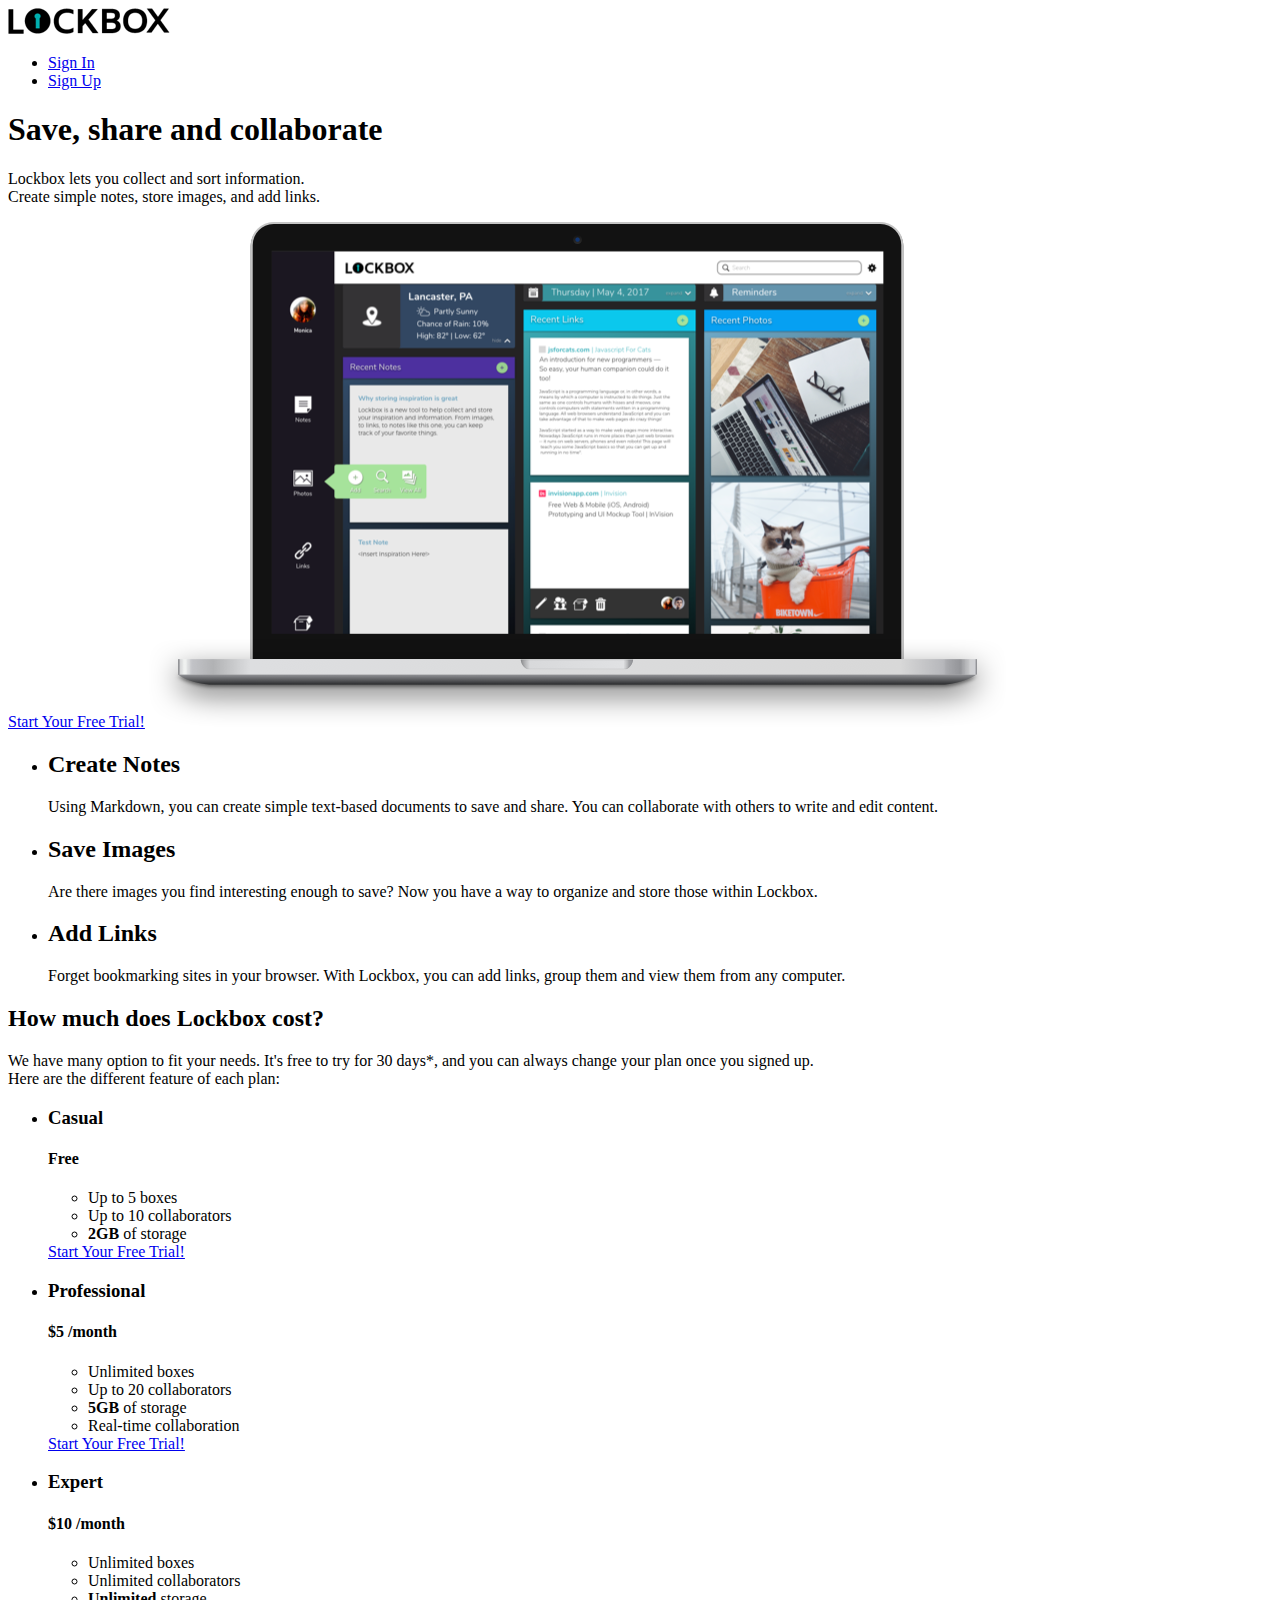
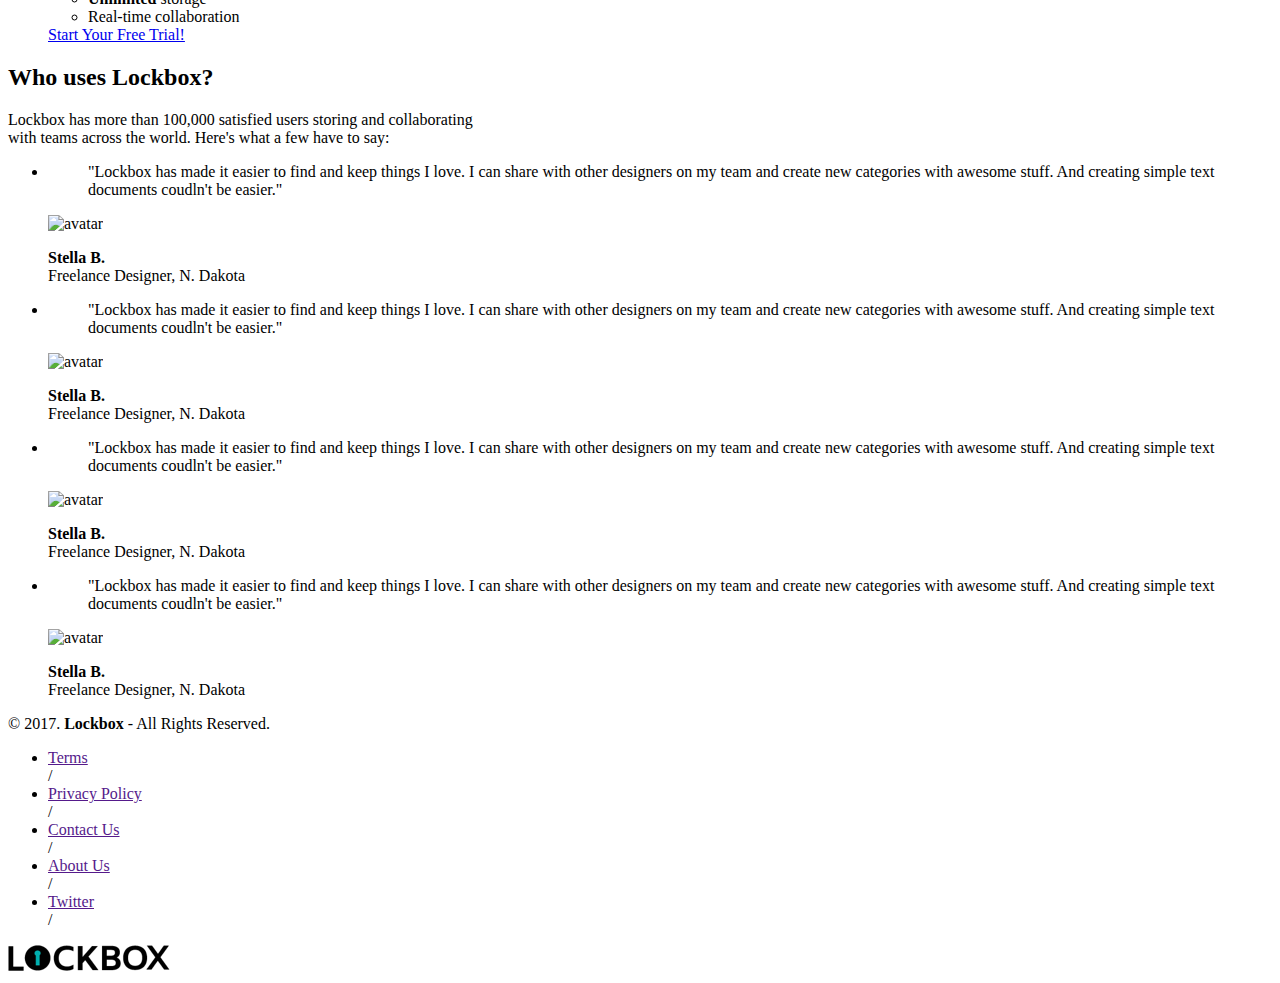
==== index.html @ f3854de4 "Checkpoint 27 completed" ====
<!DOCTYPE html>
<html lang="en-us">
<head>
  <meta http-equiv="X-UA-Compatible" content="IE=Edge">
  <meta name="viewport" content="width=device-width, initial-scale1">
  <meta charset="UTF-8">
  <title>Save, share and collaborate | Lockbox</title>

  <!-- Google Fonts -->
  <link href="https://fonts.googleapis.com/css?family=Lato|Varela+Round" rel="stylesheet">

</head>
<body>
  <header>
    <nav class="container">
      <div class="one-half">
        <a href="index.html" class="site-logo"></a><img src="images/site-logo.png" alt="Lockbox"  /></a>
        <div class="one-half">
          <ul>
            <li><a href="signin.html">Sign In</a></li>
              <li class="btn-outline"><a href="signup.html">Sign Up</a></li>
          </ul>
        </div>
      </div>
    </nav>
    <div class="container hero">
      <h1>Save, share and collaborate</h1>
      <p>Lockbox lets you collect and sort information.<br />Create simple notes, store images, and add links.</p>
      <a href="signup.html" class="btn">Start Your Free Trial!</a>
      <img src="images/mac-dashboard.png" alt="lockbox" />
    </div>
  </header>
<main role="main">

  <!--Benefits -->
  <section class="benefits">
    <ul class="container">
      <li class="one-third"><h2>Create Notes</h2><p>Using Markdown, you can create simple text-based documents to save and share. You can collaborate with others to write and edit content.</p></li>
      <li class="one-third"><h2>Save Images</h2><p>Are there images you find interesting enough to save? Now you have a way to organize and store those within Lockbox.</p></li>
      <li class="one-third"><h2>Add Links</h2><p>Forget bookmarking sites in your browser. With Lockbox, you can add links, group them and view them from any computer.</p></li>
    </ul>
  </section>

  <!--Pricing -->
  <section class="pricing">
    <div class="container">
      <h2>How much does Lockbox cost?</h2>
      <p>We have many option to fit your needs. It's free to try for 30 days*, and you can always change your plan once you signed up. <br />
        Here are the different feature of each plan:
      </p>
    </div>
    <ul class="container">
      <li class="one-third">
       <div class="box">
        <h3>Casual</h3>
        <h4>Free</h4>
        <ul>
          <li>Up to 5 boxes</li>
          <li>Up to 10 collaborators</li>
          <li><strong>2GB</strong> of storage</li>
        </ul>
        <a href="signup.html" class="btn">Start Your Free Trial!</a>
       </div>
      </li>
      <li class="one-third">
       <div class="box">
        <h3>Professional</h3>
        <h4><span>$</span>5 <span class="month">/month</span></h4>
        <ul>
          <li>Unlimited boxes</li>
          <li>Up to 20 collaborators</li>
          <li><strong>5GB</strong> of storage</li>
          <li>Real-time collaboration</li>
        </ul>
        <a href="signup.html" class="btn">Start Your Free Trial!</a>
       </div>
      </li>
      <li class="one-third">
       <div class="box">
        <h3>Expert</h3>
        <h4><span>$</span>10 <span class="month">/month</span></h4>
        <ul>
          <li>Unlimited boxes</li>
          <li>Unlimited collaborators</li>
          <li><strong>Unlimited</strong> storage</li>
          <li>Real-time collaboration</li>
        </ul>
        <a href="signup.html" class="btn">Start Your Free Trial!</a>
       </div>
      </li>
    </ul>
  </section>

  <!-- Testimonials -->
  <section class="testimonials">
    <div class= "container">
      <h2>Who uses Lockbox?</h2>
      <p>Lockbox has more than 100,000 satisfied users storing and collaborating<br /> with teams across the world. Here's what a few have to say:</p>
    </div>
    <ul class="container">
      <li class="one-fourth">
        <blockquote>
        "Lockbox has made it easier to find and keep things I love. I can share with other designers on my team and create new categories with awesome stuff. And creating simple text documents coudln't be easier."
        </blockquote>
      <img src="https://s3.amazonaws.com/uifaces/faces/twitter/k/128.jpg" alt="avatar" />
      <p class="name"><Strong>Stella B.</Strong><br />Freelance Designer, N. Dakota</p>
    </li>
      <li class="one-fourth">
        <blockquote>
      "Lockbox has made it easier to find and keep things I love. I can share with other designers on my team and create new categories with awesome stuff. And creating simple text documents coudln't be easier."
        </blockquote>
          <img  src="https://s3.amazonaws.com/uifaces/faces/twitter/k/128.jpg" alt="avatar" />
            <p class="name"><Strong>Stella B.</Strong><br />Freelance Designer, N. Dakota</p>
    </li>
      <li class="one-fourth">
        <blockquote>
    "Lockbox has made it easier to find and keep things I love. I can share with other designers on my team and create new categories with awesome stuff. And creating simple text documents coudln't be easier."
        </blockquote>
          <img src="https://s3.amazonaws.com/uifaces/faces/twitter/k/128.jpg" alt="avatar" />
            <p class="name"><Strong>Stella B.</Strong><br />Freelance Designer, N. Dakota</p>
      </li>
      <li class="one-fourth">
        <blockquote>
  "Lockbox has made it easier to find and keep things I love. I can share with other designers on my team and create new categories with awesome stuff. And creating simple text documents coudln't be easier."
        </blockquote>
          <img src="https://s3.amazonaws.com/uifaces/faces/twitter/k/128.jpg" alt="avatar" />
            <p class="name"><Strong>Stella B.</Strong><br />Freelance Designer, N. Dakota</p>
        </li>
    </ul>

  </section>
</main>

<!-- Footer -->
<footer>
  <div class="container footer-nav-block">
    <div class="left-footer-block one-third">
      <p class="copyright-block">&copy; 2017. <strong>Lockbox</strong> - All Rights Reserved.</p>
    </div>
    <nav class="link-block middle-footerblock one-third">
      <ul>
        <li><a href="">Terms</a></li> /
        <li><a href="">Privacy Policy</a></li> /
        <li><a href="">Contact Us</a></li> /
        <li><a href="">About Us</a></li> /
        <li><a href="">Twitter</a></li> /
      </ul>
    </nav>
    <div class="right-footer-block one-third">
      <img class="logo" src="images/site-logo.png" alt="Lockbox" />
    </div>
  </div>
</footer>

</body>
</html>
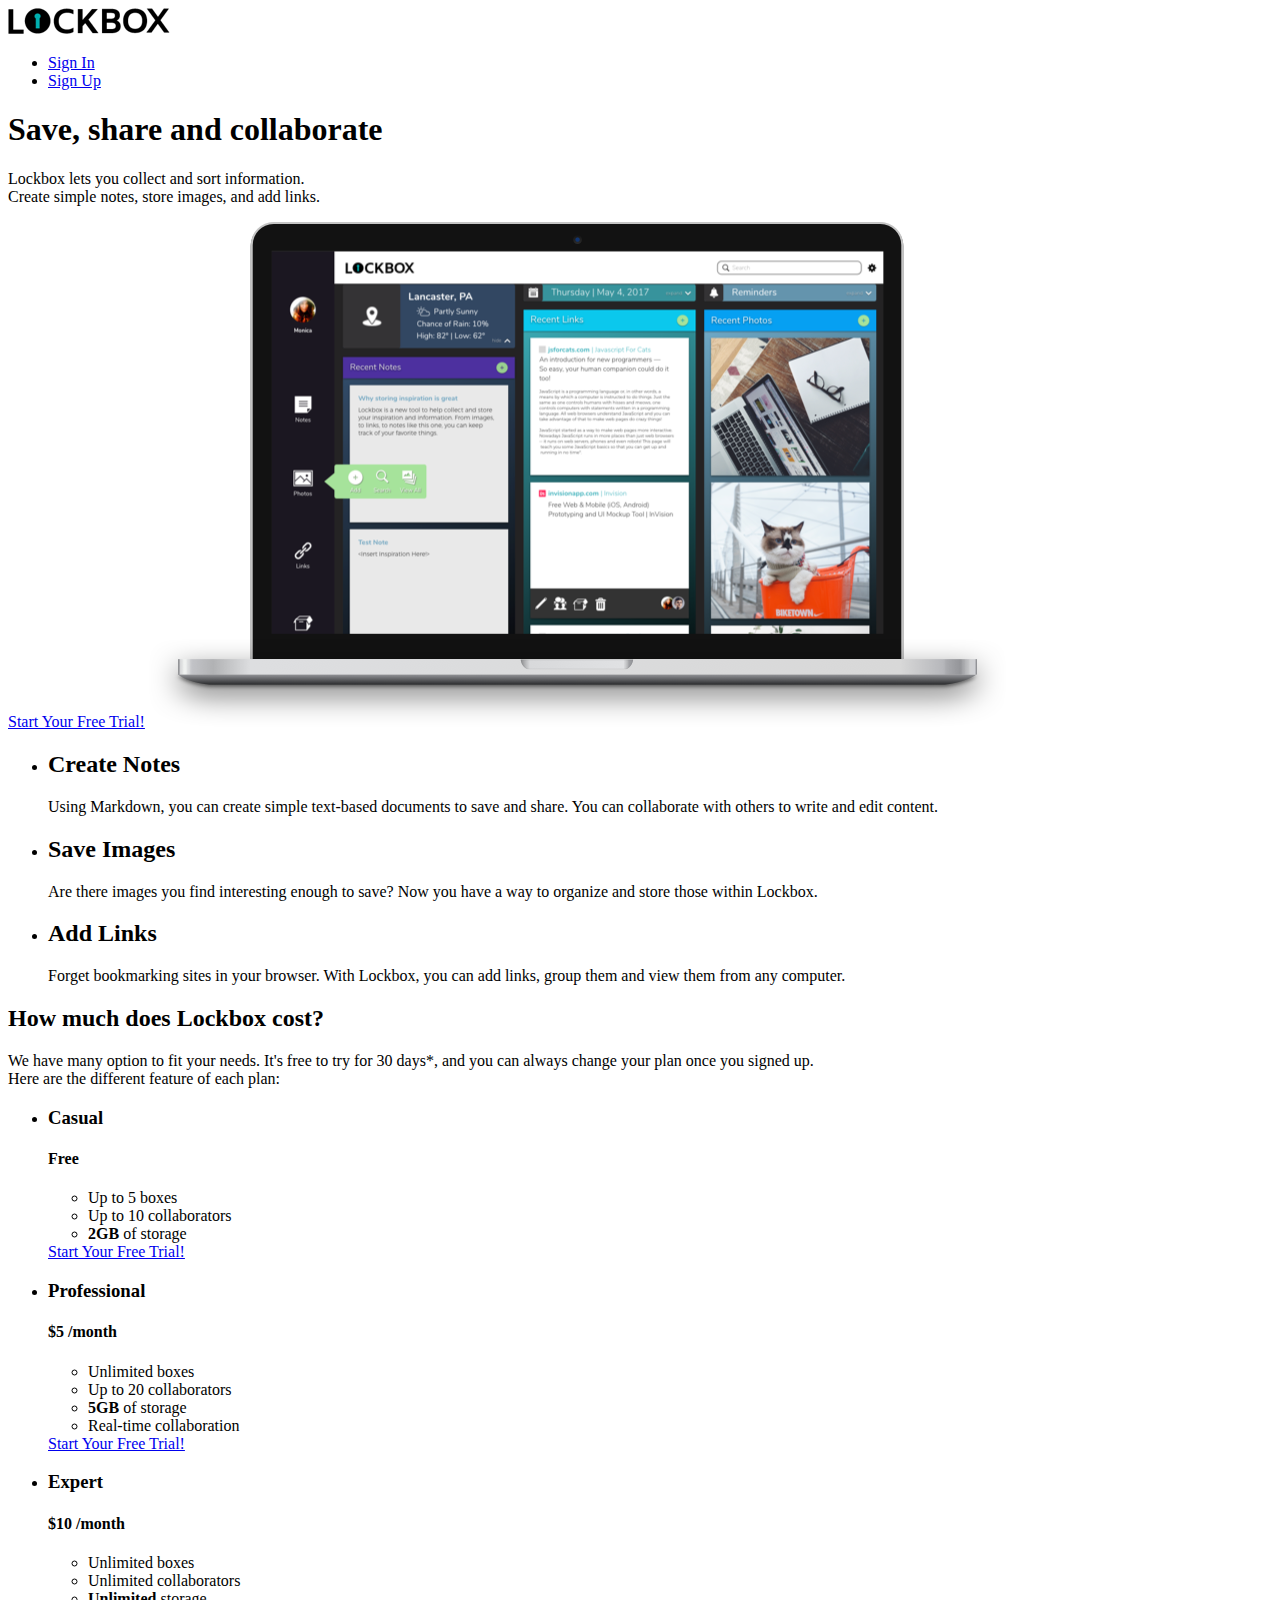
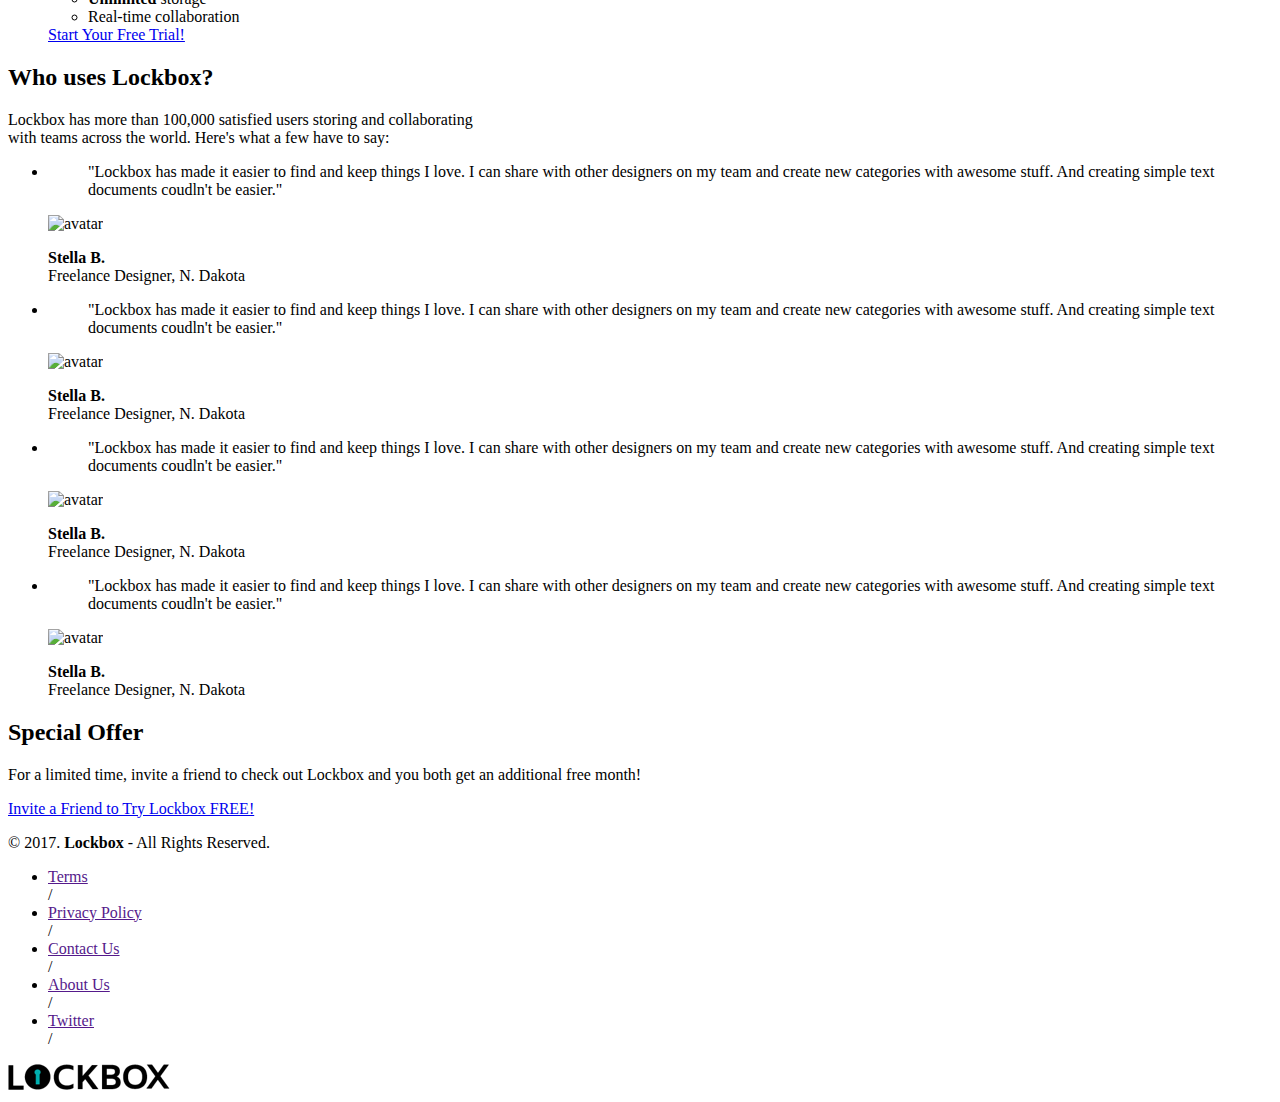
==== commit 53c53e5a: "Homepage HTML completed" ====
--- a/index.html
+++ b/index.html
@@ -129,6 +129,15 @@
     </ul>
 
   </section>
+
+  <!-- Special Offer -->
+  <section class="special offer">
+    <div class="container">
+      <h2>Special Offer</h2>
+      <p>For a limited time, invite a friend to check out Lockbox and you both get an additional free month!</p>
+      <a href="invitefriend.html" class=btn>Invite a Friend to Try Lockbox FREE!</a>
+    </div>
+  </section>
 </main>
 
 <!-- Footer -->
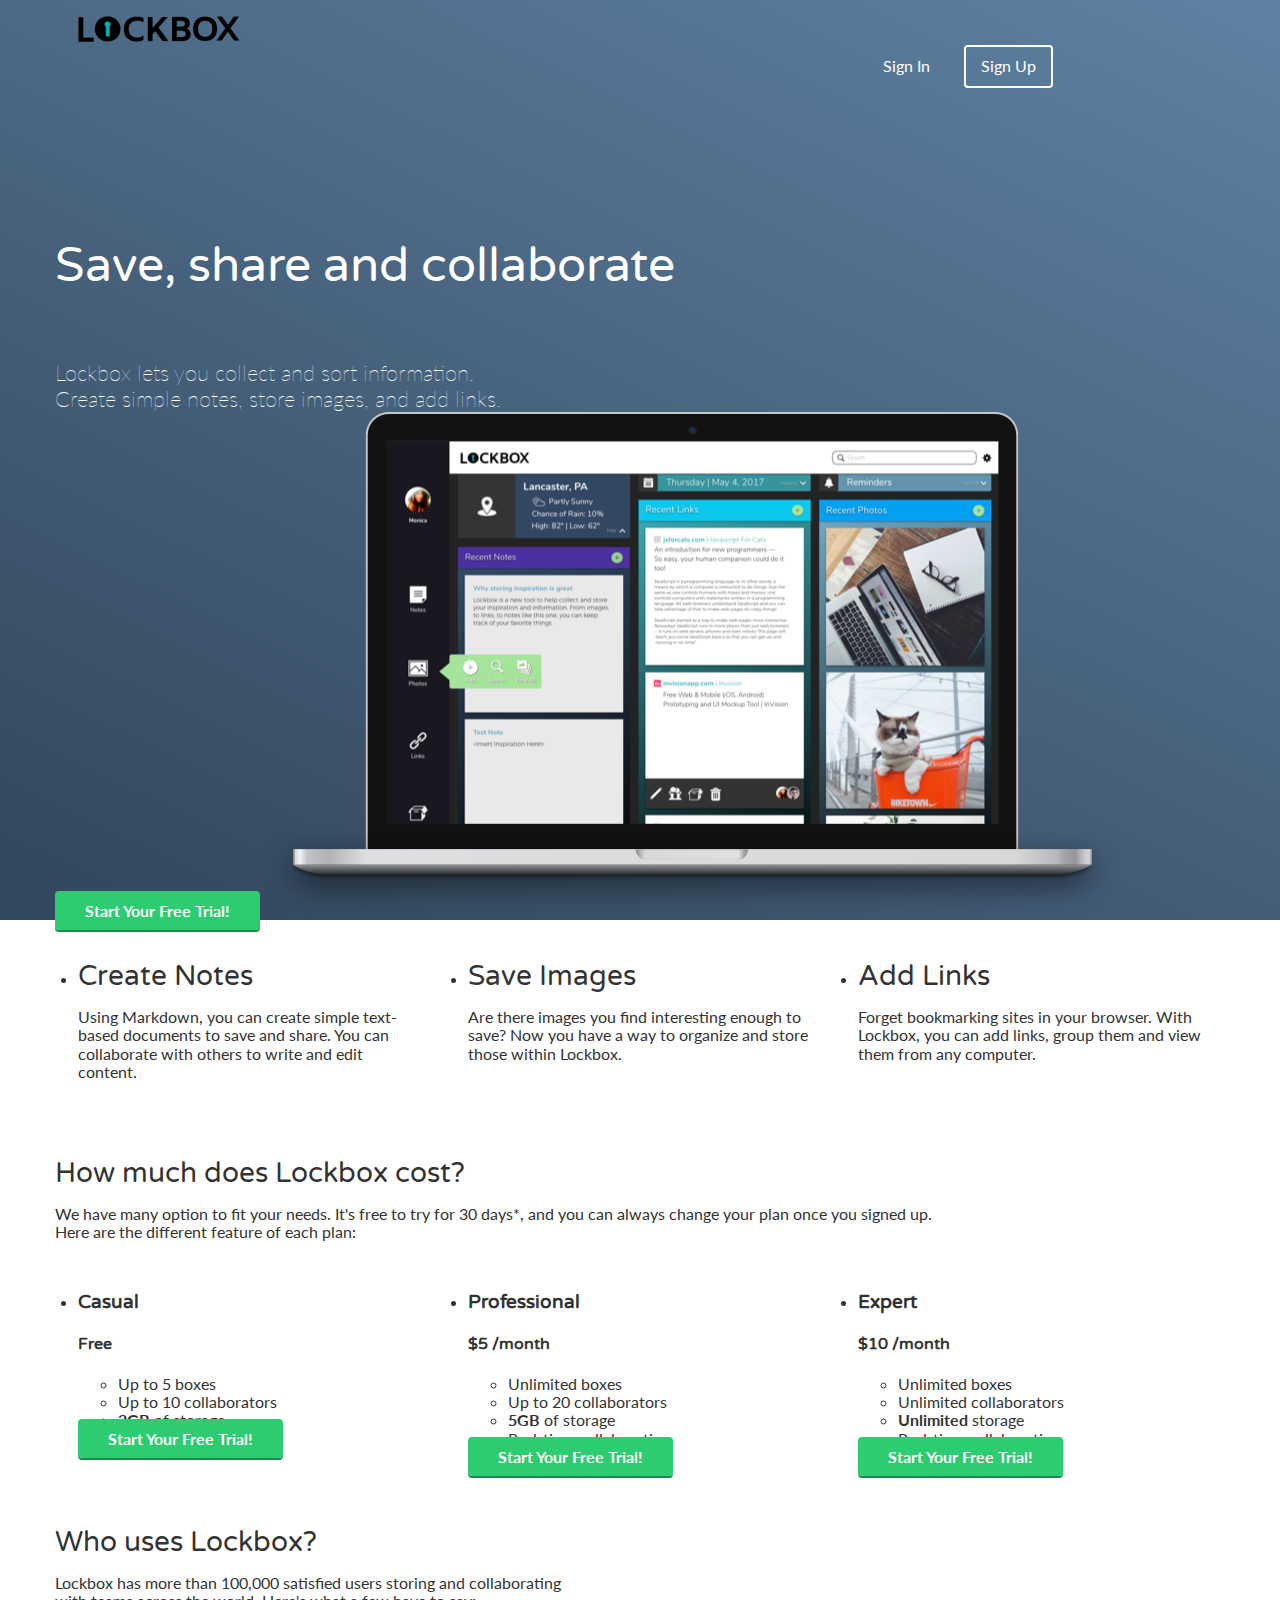
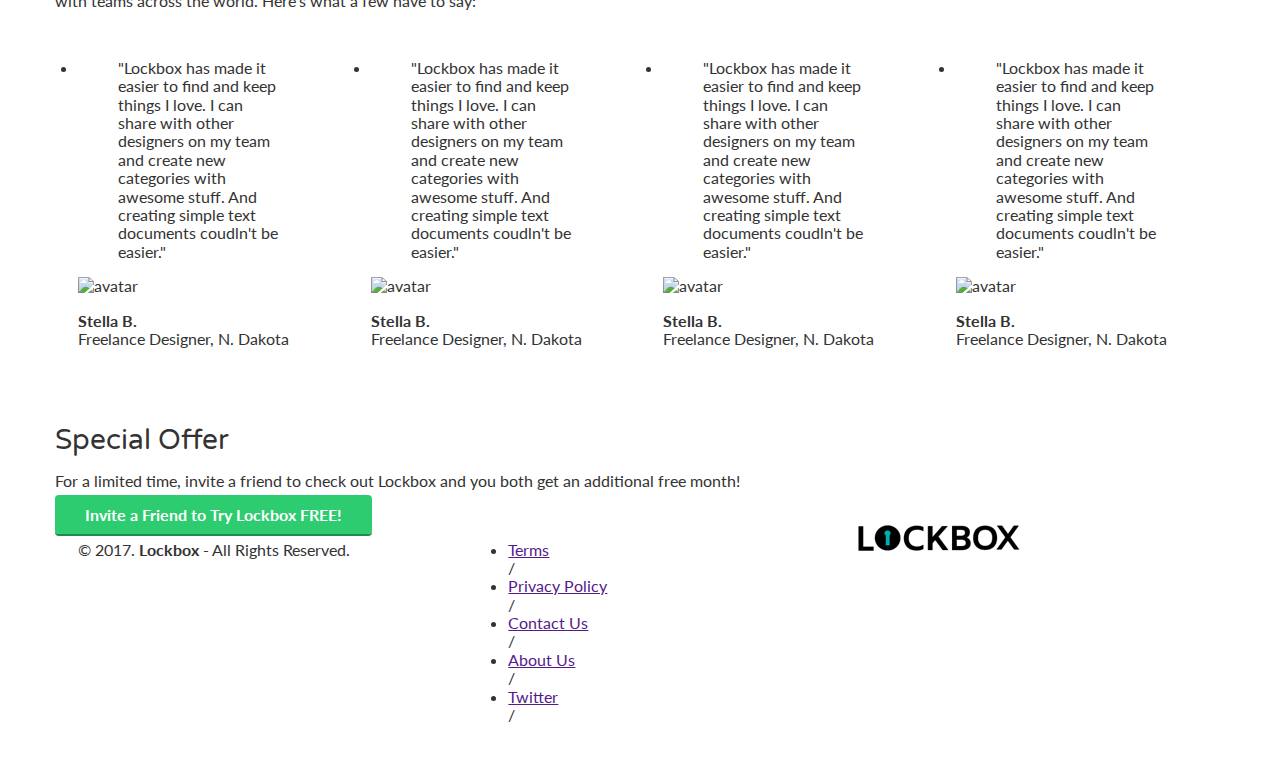
==== commit 18588a72: "update" ====
--- a/index.html
+++ b/index.html
@@ -9,6 +9,11 @@
   <!-- Google Fonts -->
   <link href="https://fonts.googleapis.com/css?family=Lato|Varela+Round" rel="stylesheet">
 
+  <!-- CSS -->
+  <link rel="stylesheet" href="css/normalize.css">
+  <link rel="stylesheet" href="css/style.css">
+  <link rel="stylesheet" href="css/font-awesome.css">
+  <link rel="stylesheet" href="css/animate.css"
 </head>
 <body>
   <header>
@@ -24,7 +29,7 @@
       </div>
     </nav>
     <div class="container hero">
-      <h1>Save, share and collaborate</h1>
+      <h1 class="animated fadeIn">Save, share and collaborate</h1>
       <p>Lockbox lets you collect and sort information.<br />Create simple notes, store images, and add links.</p>
       <a href="signup.html" class="btn">Start Your Free Trial!</a>
       <img src="images/mac-dashboard.png" alt="lockbox" />
--- a/css/style.css
+++ b/css/style.css
@@ -0,0 +1,131 @@
+html, body {
+  overflow-x:hidden;
+}
+body {
+  font-family: "Lato", Helvetica, Arial, sans-serif;
+  color: #333333;
+}
+h1, h2, h3, h4, h5, h6 {
+  font-family: "Varela Round", Helvetica, Arial, sans-serif;
+}
+h2 {
+  font-size: 28px;
+  font-weight: normal;
+  margin-bottom: 5px;
+}
+p {
+  font-size: 16px;
+  line-height: 19px
+  font-weight: 100;
+}
+
+/* GRID */
+.container {
+  margin-right: auto;
+  margin-left: auto;
+  padding-left: 15px;
+  padding-right: 15px;
+  position: relative;
+}
+.container:before,
+.container:after {
+  content: " ";
+  display: table;
+}
+.container:after {
+  clear: both;
+}
+.one-half, .one-third, .one-fourth {
+  width: 96%;
+  float: left;
+  position: relative;
+  min-height: 1px;
+  margin:0 2% 20px;
+}
+
+@media (min-width: 768px) {
+  .container {
+    width: 750px;
+  }
+}
+@media (min-width: 992px) {
+  .container {
+    width: 970px;
+  }
+  .one-half {
+    width: 970px;
+  }
+  .one-third {
+    width: 29.33333%;
+  }
+  .one-fourth {
+    width: 21%;
+  }
+}
+@media (min-width: 1200px) {
+  .container {
+    width: 1170px;
+  }
+}
+/* HEADER */
+header {
+  color:#FFFFFF;
+  background: #34495E;
+  background-image: linear-gradient(206deg, #5f81a3 0%, #34495E 94%);
+}
+header nav {
+  padding:1em 0;
+}
+header nav ul {
+  display: inline;
+  text-align; right;
+  float: right;
+  margin: 0;
+}
+header nav ul > li {
+  list-style-type: none;
+  display: inline-block;
+  margin: 0 15px;
+}
+header nav ul > li.btn-outline {
+  padding: 10px 15px;
+  border: 2px solid #FFFFFF;
+  border-radius: 4px;
+}
+header nav ul > li.btn-outline: hover {
+  background: #FFFFFF;
+}
+header nav ul > li > a {
+  color: #FFFFFF;
+  text-decoration: none;
+}
+header nav ul > li.btn-outline:hover > a {
+  color: #34495E;
+}
+header.hero {
+  text-align: center;
+  display: block;
+  position: relative;
+}
+header .hero h1{
+  font-size: 48px;
+  font-weight: normal;
+  margin: 95px 0 0;
+}
+header .hero p {
+  font-size: 22px;
+  line-height: 26px;
+  font-weight: 100;
+  margin: 3em auto 0;
+}
+
+/* BUTTONS */
+.btn {
+  border-radius: 4px;
+  color: #FFFFFF;
+  font-weight: 700;
+  text-decoration: none;
+  padding: 10px 30px;
+  background: #2ECC71;
+  box-shadow: 0px 2px 0px 0px #22894E;
+}
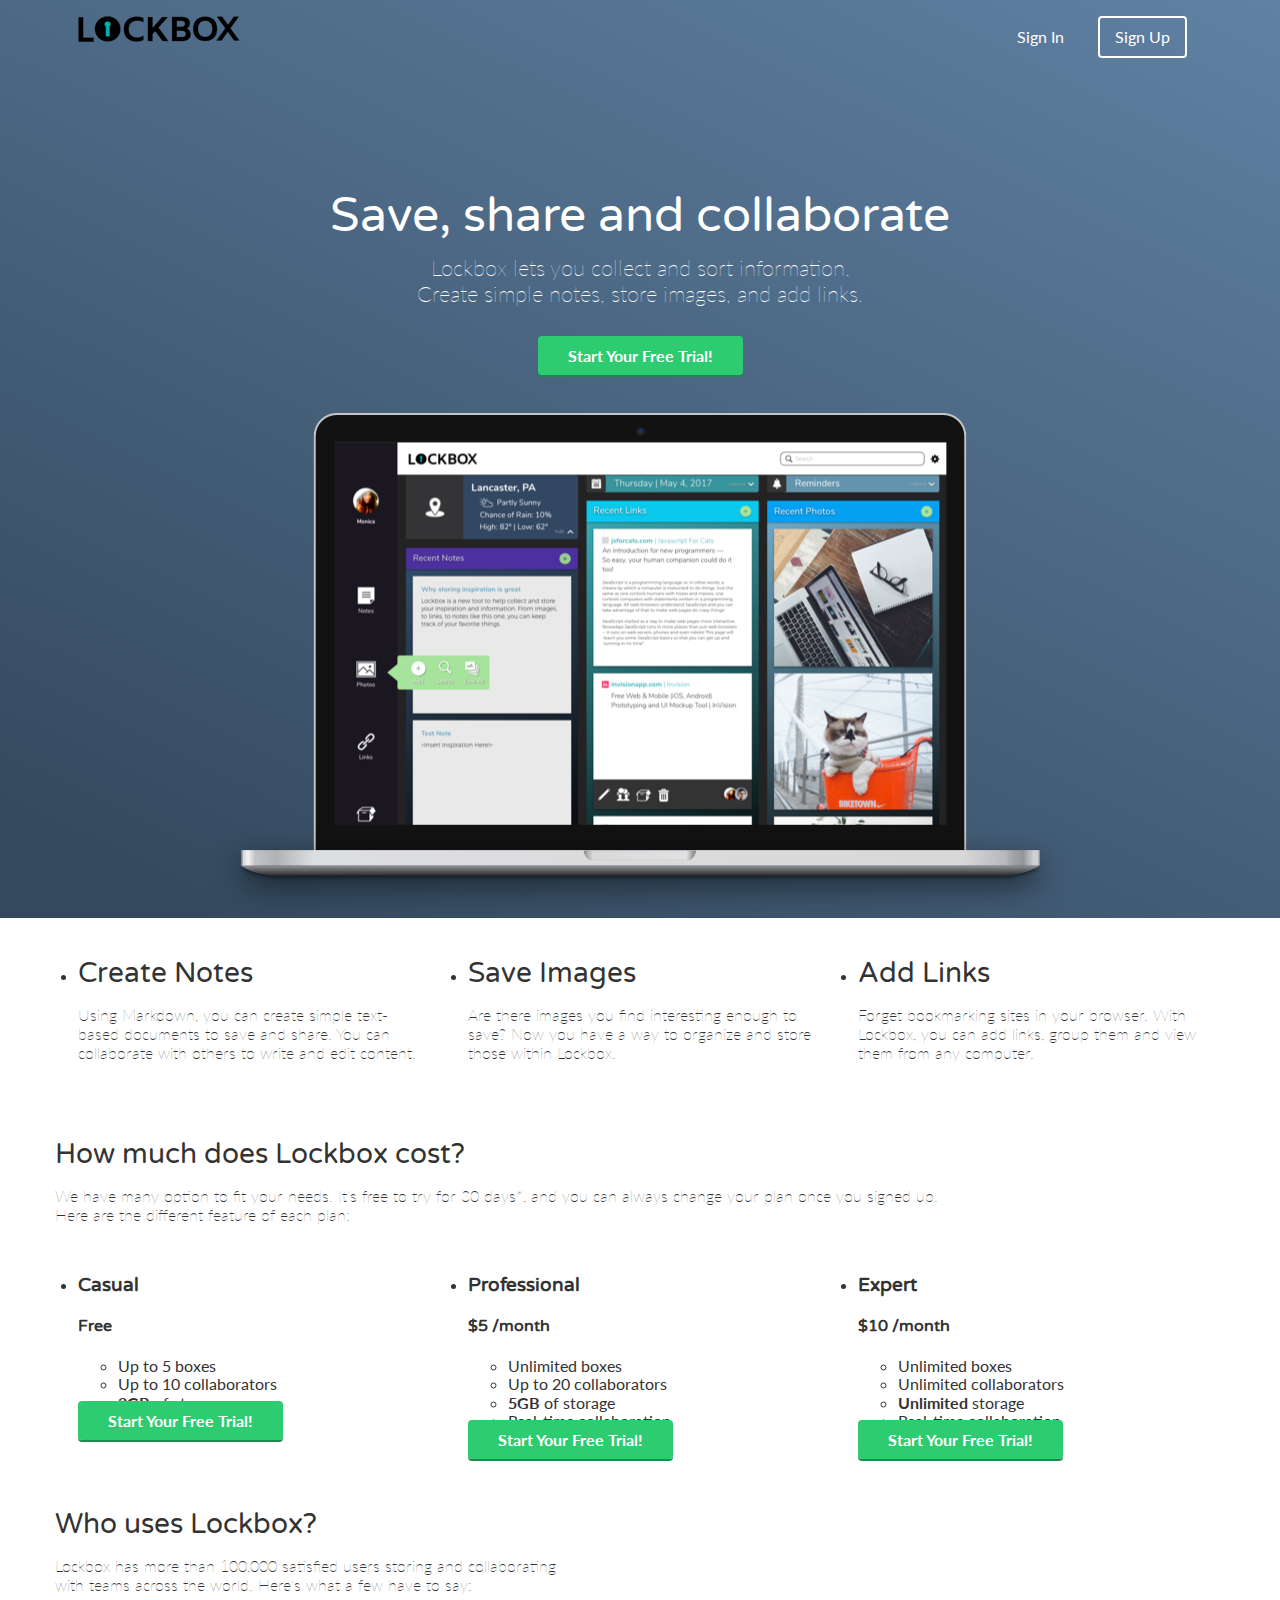
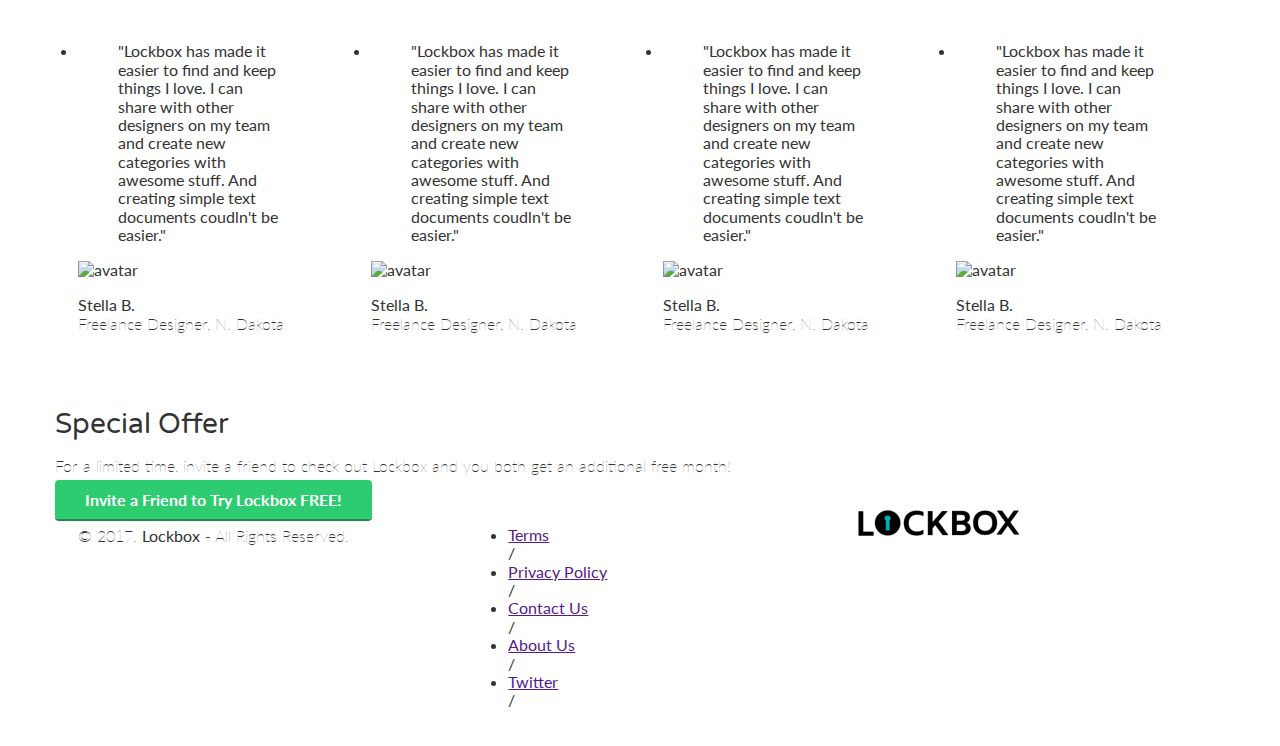
==== commit 5cfce1a8: "Checkpoint 29 completed" ====
--- a/index.html
+++ b/index.html
@@ -2,7 +2,7 @@
 <html lang="en-us">
 <head>
   <meta http-equiv="X-UA-Compatible" content="IE=Edge">
-  <meta name="viewport" content="width=device-width, initial-scale1">
+  <meta name="viewport" content="width=device-width, initial-scale=1">
   <meta charset="UTF-8">
   <title>Save, share and collaborate | Lockbox</title>
 
@@ -19,14 +19,14 @@
   <header>
     <nav class="container">
       <div class="one-half">
-        <a href="index.html" class="site-logo"></a><img src="images/site-logo.png" alt="Lockbox"  /></a>
+        <a href="index.html" class="site-logo"></a><img src="images/site-logo.png" alt="Lockbox">
+      </div>
         <div class="one-half">
           <ul>
             <li><a href="signin.html">Sign In</a></li>
               <li class="btn-outline"><a href="signup.html">Sign Up</a></li>
           </ul>
         </div>
-      </div>
     </nav>
     <div class="container hero">
       <h1 class="animated fadeIn">Save, share and collaborate</h1>
--- a/css/style.css
+++ b/css/style.css
@@ -15,7 +15,7 @@
 }
 p {
   font-size: 16px;
-  line-height: 19px
+  line-height: 19px;
   font-weight: 100;
 }
 
@@ -53,7 +53,7 @@
     width: 970px;
   }
   .one-half {
-    width: 970px;
+    width: 46%;
   }
   .one-third {
     width: 29.33333%;
@@ -102,12 +102,12 @@
 header nav ul > li.btn-outline:hover > a {
   color: #34495E;
 }
-header.hero {
+header .hero {
   text-align: center;
   display: block;
   position: relative;
 }
-header .hero h1{
+header .hero h1 {
   font-size: 48px;
   font-weight: normal;
   margin: 95px 0 0;
@@ -116,6 +116,10 @@
   font-size: 22px;
   line-height: 26px;
   font-weight: 100;
+  margin: 10px 0 40px;
+}
+header .hero img {
+  display: block;
   margin: 3em auto 0;
 }
 
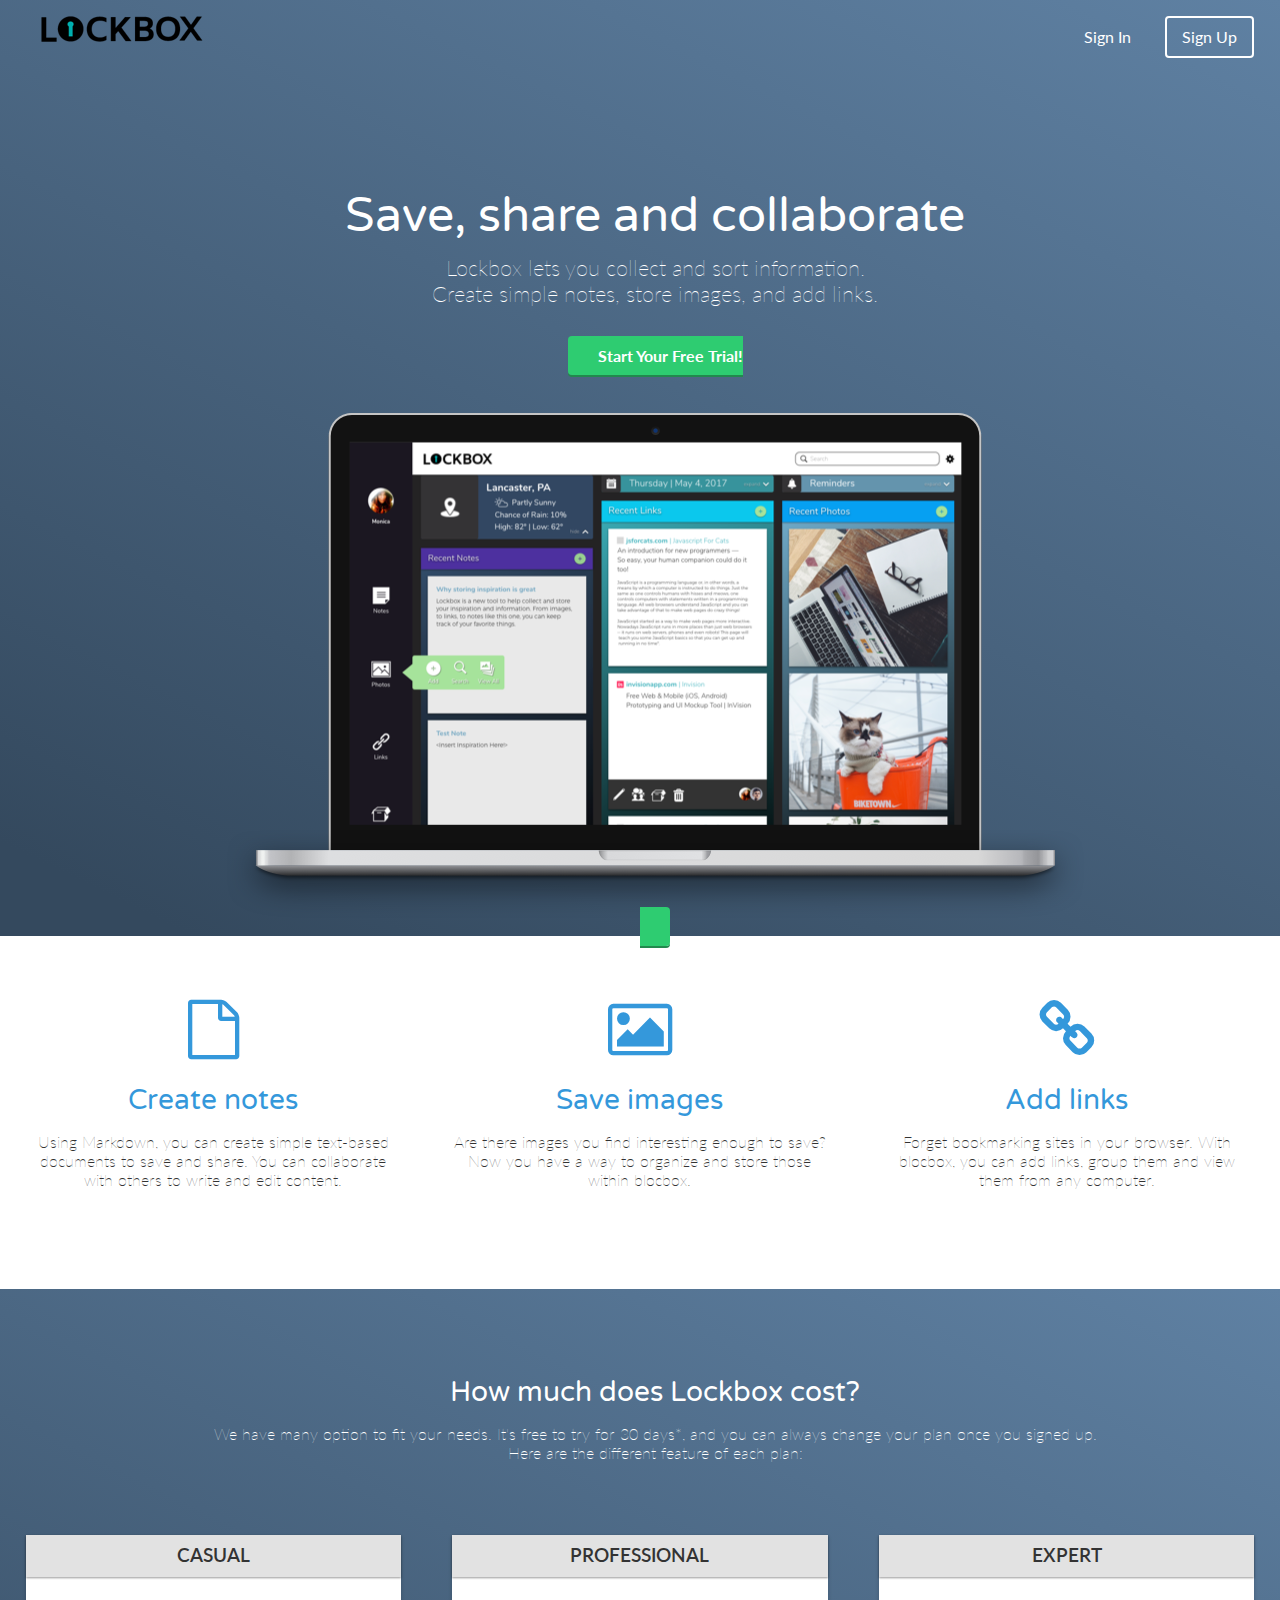
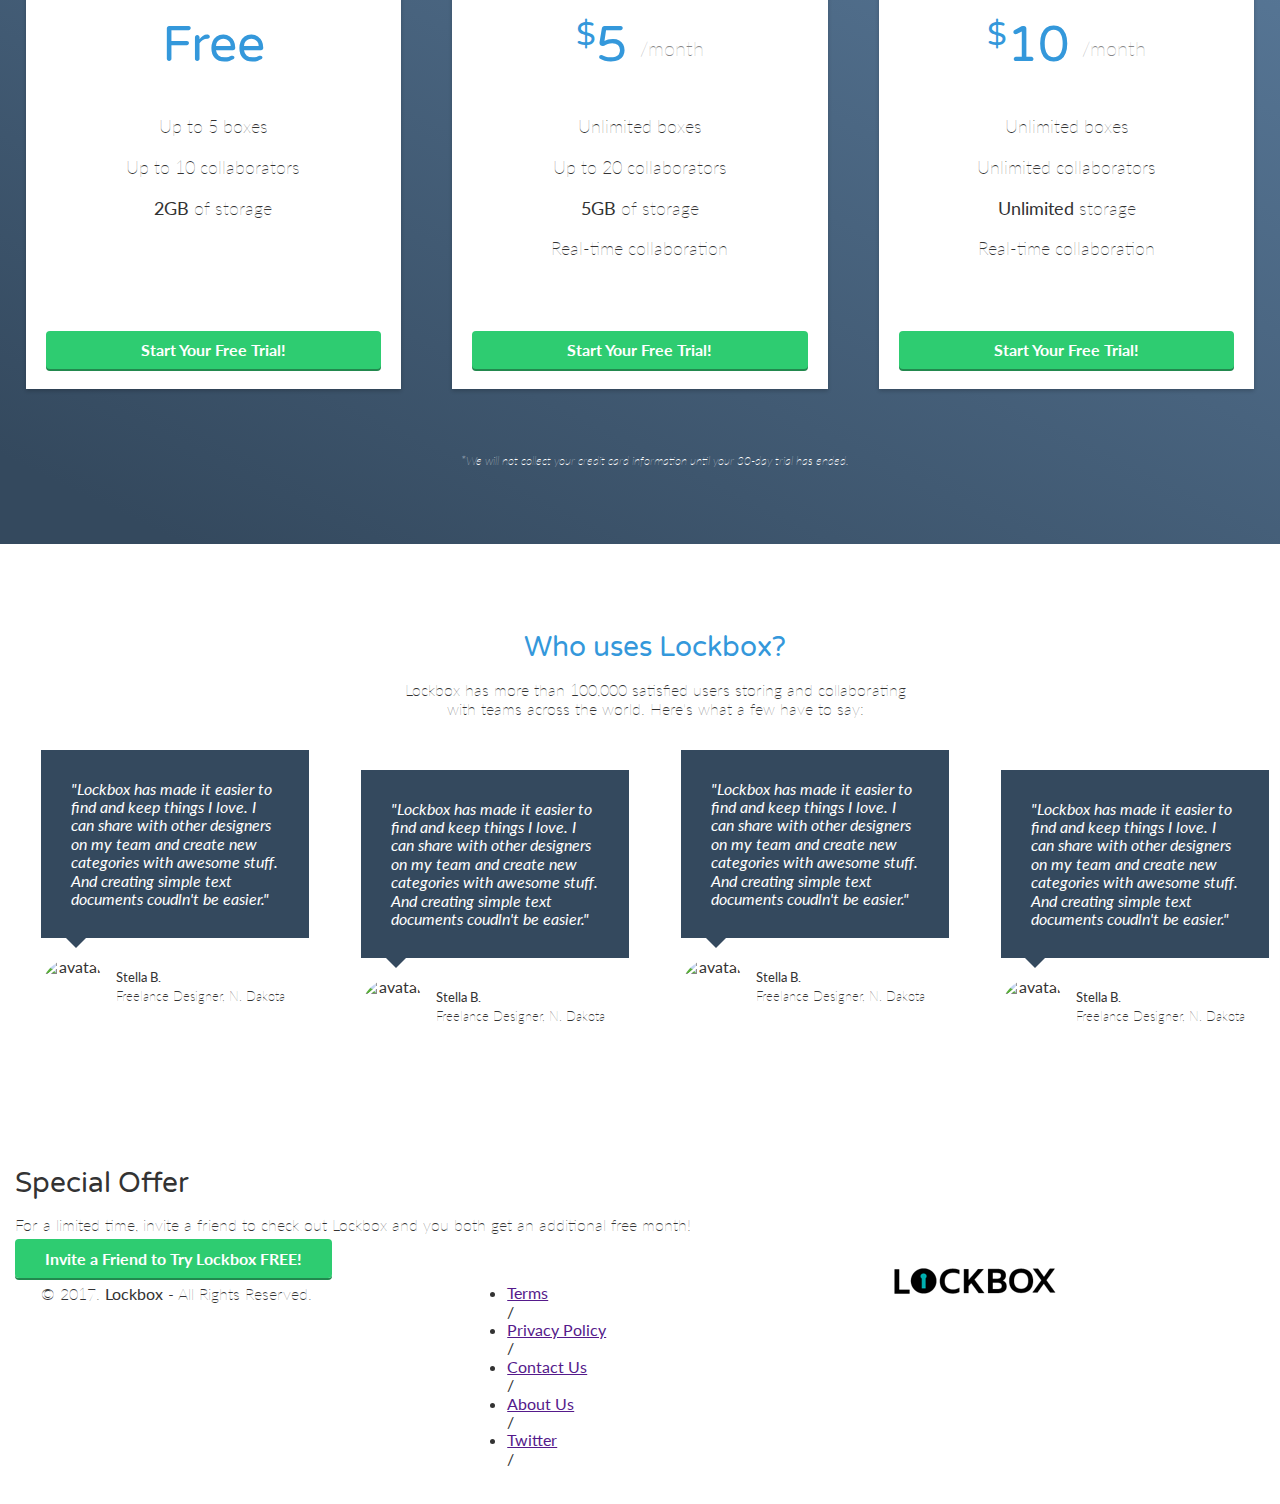
==== commit 985587a0: "Homepage styling completed" ====
--- a/index.html
+++ b/index.html
@@ -16,37 +16,49 @@
   <link rel="stylesheet" href="css/animate.css"
 </head>
 <body>
+  <!-- Hero -->
   <header>
     <nav class="container">
       <div class="one-half">
-        <a href="index.html" class="site-logo"></a><img src="images/site-logo.png" alt="Lockbox">
+        <a href="index.html" class="site-logo"><img src="images/site-logo.png" alt="Lockbox"/></a>
       </div>
         <div class="one-half">
           <ul>
             <li><a href="signin.html">Sign In</a></li>
-              <li class="btn-outline"><a href="signup.html">Sign Up</a></li>
+            <li class="btn-outline"><a href="signup.html">Sign Up</a></li>
           </ul>
         </div>
     </nav>
     <div class="container hero">
       <h1 class="animated fadeIn">Save, share and collaborate</h1>
       <p>Lockbox lets you collect and sort information.<br />Create simple notes, store images, and add links.</p>
-      <a href="signup.html" class="btn">Start Your Free Trial!</a>
-      <img src="images/mac-dashboard.png" alt="lockbox" />
+      <a href="signup.html" class="btn">Start Your Free Trial!<img src="images/mac-dashboard.png" alt="Lockbox"/></a>
     </div>
   </header>
-<main role="main">
+  <main role="main">
 
-  <!--Benefits -->
+  <!-- Benefits -->
   <section class="benefits">
     <ul class="container">
-      <li class="one-third"><h2>Create Notes</h2><p>Using Markdown, you can create simple text-based documents to save and share. You can collaborate with others to write and edit content.</p></li>
-      <li class="one-third"><h2>Save Images</h2><p>Are there images you find interesting enough to save? Now you have a way to organize and store those within Lockbox.</p></li>
-      <li class="one-third"><h2>Add Links</h2><p>Forget bookmarking sites in your browser. With Lockbox, you can add links, group them and view them from any computer.</p></li>
+      <li class="one-third">
+       <i class="fa fa-file-o"></i>
+        <h2>Create notes</h2>
+        <p>Using Markdown, you can create simple text-based documents to save and share. You can collaborate with others to write and edit content.</p>
+      </li>
+      <li class="one-third">
+       <i class="fa fa-picture-o"></i>
+        <h2>Save images</h2>
+        <p>Are there images you find interesting enough to save? Now you have a way to organize and store those within blocbox.</p>
+      </li>
+      <li class="one-third">
+       <i class="fa fa-link"></i>
+        <h2>Add links</h2>
+        <p>Forget bookmarking sites in your browser. With blocbox, you can add links, group them and view them from any computer.</p>
+      </li>
     </ul>
-  </section>
+</section>
 
-  <!--Pricing -->
+<!--Pricing-->
   <section class="pricing">
     <div class="container">
       <h2>How much does Lockbox cost?</h2>
@@ -94,7 +106,11 @@
        </div>
       </li>
     </ul>
+    <div class="container">
+      <p class="small">*We will not collect your credit card information until your 30-day trial has ended.</p>
+    </div>
   </section>
+
 
   <!-- Testimonials -->
   <section class="testimonials">
@@ -110,13 +126,15 @@
       <img src="https://s3.amazonaws.com/uifaces/faces/twitter/k/128.jpg" alt="avatar" />
       <p class="name"><Strong>Stella B.</Strong><br />Freelance Designer, N. Dakota</p>
     </li>
-      <li class="one-fourth">
-        <blockquote>
-      "Lockbox has made it easier to find and keep things I love. I can share with other designers on my team and create new categories with awesome stuff. And creating simple text documents coudln't be easier."
-        </blockquote>
-          <img  src="https://s3.amazonaws.com/uifaces/faces/twitter/k/128.jpg" alt="avatar" />
-            <p class="name"><Strong>Stella B.</Strong><br />Freelance Designer, N. Dakota</p>
-    </li>
+
+    <li class="one-fourth relative">
+      <blockquote>
+        "Lockbox has made it easier to find and keep things I love. I can share with other designers on my team and create new categories with awesome stuff. And creating simple text documents coudln't be easier."
+      </blockquote>
+      <img  src="https://s3.amazonaws.com/uifaces/faces/twitter/k/128.jpg" alt="avatar" />
+      <p class="name"><strong>Stella B.</strong><br />Freelance Designer, N. Dakota</p>
+  </li>
+
       <li class="one-fourth">
         <blockquote>
     "Lockbox has made it easier to find and keep things I love. I can share with other designers on my team and create new categories with awesome stuff. And creating simple text documents coudln't be easier."
@@ -124,16 +142,15 @@
           <img src="https://s3.amazonaws.com/uifaces/faces/twitter/k/128.jpg" alt="avatar" />
             <p class="name"><Strong>Stella B.</Strong><br />Freelance Designer, N. Dakota</p>
       </li>
-      <li class="one-fourth">
-        <blockquote>
-  "Lockbox has made it easier to find and keep things I love. I can share with other designers on my team and create new categories with awesome stuff. And creating simple text documents coudln't be easier."
-        </blockquote>
-          <img src="https://s3.amazonaws.com/uifaces/faces/twitter/k/128.jpg" alt="avatar" />
-            <p class="name"><Strong>Stella B.</Strong><br />Freelance Designer, N. Dakota</p>
-        </li>
+      <li class="one-fourth relative">
+      <blockquote>
+"Lockbox has made it easier to find and keep things I love. I can share with other designers on my team and create new categories with awesome stuff. And creating simple text documents coudln't be easier."
+      </blockquote>
+        <img src="https://s3.amazonaws.com/uifaces/faces/twitter/k/128.jpg" alt="avatar" />
+          <p class="name"><Strong>Stella B.</Strong><br />Freelance Designer, N. Dakota</p>
+      </li>
     </ul>
-
-  </section>
+</section>
 
   <!-- Special Offer -->
   <section class="special offer">
--- a/css/style.css
+++ b/css/style.css
@@ -43,30 +43,6 @@
   margin:0 2% 20px;
 }
 
-@media (min-width: 768px) {
-  .container {
-    width: 750px;
-  }
-}
-@media (min-width: 992px) {
-  .container {
-    width: 970px;
-  }
-  .one-half {
-    width: 46%;
-  }
-  .one-third {
-    width: 29.33333%;
-  }
-  .one-fourth {
-    width: 21%;
-  }
-}
-@media (min-width: 1200px) {
-  .container {
-    width: 1170px;
-  }
-}
 /* HEADER */
 header {
   color:#FFFFFF;
@@ -133,3 +109,314 @@
   background: #2ECC71;
   box-shadow: 0px 2px 0px 0px #22894E;
 }
+
+/* BENEFITS */
+ .benefits {
+   text-align: center;
+   display:block;
+   position:relative;
+ }
+ .benefits ul {
+   margin: 0 auto;
+   padding:4em 0;
+ }
+ .benefits ul li {
+   list-style-type: none;
+   display: inline-block;
+ }
+ .benefits i {
+   color:#3498DB;
+   font-size:60px;
+   margin:0;
+   vertical-align: middle;
+ }
+ .benefits h2 {
+   color:#3498DB;
+ }
+
+ /* PRICING */
+ .pricing {
+   background: #34495E url("../images/background.png") top center no-repeat;
+   background: url("../images/background.png") top center no-repeat, linear-gradient(206deg, #5F81A3 0%, #34495E 94%);
+   background-size:cover;
+   text-align: center;
+   padding:4em 0;
+ }
+ .pricing h2 {
+   color:#FFFFFF;
+ }
+ .pricing p {
+   color:#FFFFFF;
+ }
+ .pricing ul {
+   margin:0 auto;
+   padding:2em 0;
+ }
+ .pricing ul li {
+   list-style-type: none;
+ }
+ .box {
+   padding:0 15px 15px;
+   background: #FFFFFF;
+   box-shadow: 0px 2px 4px 0px rgba(0,0,0,0.20);
+   min-height: 439px;
+   position: relative;
+   margin-top: 25px;
+ }
+ .box.middle {
+   min-height: 485px;
+   margin-top:0px;
+ }
+ .box h3 {
+   font-family: "Lato", Helvetica, Arial, sans-serif;
+   font-weight: 600;
+   text-transform: uppercase;
+   background: #E2E2E2;
+   box-shadow: 0px 1px 2px 0px rgba(0,0,0,0.40);
+   left:0;
+   right:0;
+   top:0;
+   text-align: center;
+   margin:0 -15px 40px;
+   padding:10px 0;
+ }
+ .box h4 {
+    font-size:50px;
+    font-weight: normal;
+    margin:40px 0 10px;
+    color:#3498DB;
+  }
+  .box h4 span {
+    font-size:32px;
+    vertical-align: top;
+  }
+  .box h4 span.month {
+    font-family: "Lato", Helvetica, Arial, sans-serif;
+    font-weight: 100;
+    color:#888888;
+    font-size:20px;
+    vertical-align: middle;
+  }
+  .box ul li {
+    font-size:18px;
+    margin-bottom:20px;
+    font-weight: 100;
+  }
+  .box .btn {
+  position:absolute;
+  bottom:20px;
+  left:20px;
+  right:20px;
+}
+.small {
+  font-size: 12px;
+  color: #FEFEFE;
+  line-height: 15px;
+  font-style: italic;
+}
+
+/* TESTIMONIALS */
+ .testimonials {
+   padding:4em 0;
+   text-align: center;
+ }
+ .testimonials h2 {
+   color:#3498DB;
+ }
+ .testimonials ul li {
+   list-style-type: none;
+ }
+ .testimonials blockquote {
+   color:#FFFFFF;
+   text-align: left;
+   font-style: italic;
+   background:#34495E;
+   position: relative;
+   padding:30px;
+   width:auto;
+   margin:0;
+ }
+ .testimonials blockquote:after {
+   top: 100%;
+   left: 13%;
+   border: solid transparent;
+   content: " ";
+   height: 0;
+   width: 0;
+   position: absolute;
+   pointer-events: none;
+   border-top-color: #34495E;
+   border-width: 10px;
+   margin-left: -10px;
+ }
+ .testimonials img {
+   height: 65px;
+   width: 65px;
+   border-radius:50%;
+   float: left;
+   display: inline-block;
+   margin:20px 10px 0 0;
+ }
+ .testimonials p.name {
+   float: left;
+   display: inline-block;
+   text-align: left;
+   font-size:13px;
+   margin-top: 30px;
+ }
+.relative {
+  margin-top: 20px;
+}
+
+
+/* MEDIA QUERIES */
+
+/* For mobile phones: */
+.container hero {
+    width: 100%;
+
+}
+
+@media (min-width: 768px) {
+  .container {
+    width: auto;
+  }
+}
+@media (min-width: 992px) {
+  .container {
+    width: auto;
+  }
+  .one-half {
+    width: 46%;
+  }
+  .one-third {
+    width: 29.33333%;
+  }
+  .one-fourth {
+    width: 21%;
+  }
+}
+@media (min-width: 1200px) {
+  .container {
+    width: 100%;
+  }
+
+  /* ----------- iPad mini ----------- */
+
+  /* Portrait and Landscape */
+  @media only screen
+    and (min-device-width: 768px)
+    and (max-device-width: 1024px)
+    and (-webkit-min-device-pixel-ratio: 1) {
+
+  }
+
+  /* Portrait */
+  @media only screen
+    and (min-device-width: 768px)
+    and (max-device-width: 1024px)
+    and (orientation: portrait)
+    and (-webkit-min-device-pixel-ratio: 1) {
+
+  }
+
+  /* Landscape */
+  @media only screen
+    and (min-device-width: 768px)
+    and (max-device-width: 1024px)
+    and (orientation: landscape)
+    and (-webkit-min-device-pixel-ratio: 1) {
+
+  }
+
+  /* ----------- iPad 1 and 2 ----------- */
+  /* Portrait and Landscape */
+  @media only screen
+    and (min-device-width: 768px)
+    and (max-device-width: 1024px)
+    and (-webkit-min-device-pixel-ratio: 1) {
+
+  }
+
+  /* Portrait */
+  @media only screen
+    and (min-device-width: 768px)
+    and (max-device-width: 1024px)
+    and (orientation: portrait)
+    and (-webkit-min-device-pixel-ratio: 1) {
+
+  }
+
+  /* Landscape */
+  @media only screen
+    and (min-device-width: 768px)
+    and (max-device-width: 1024px)
+    and (orientation: landscape)
+    and (-webkit-min-device-pixel-ratio: 1) {
+
+  }
+
+  /* ----------- iPad 3 and 4 ----------- */
+  /* Portrait and Landscape */
+  @media only screen
+    and (min-device-width: 768px)
+    and (max-device-width: 1024px)
+    and (-webkit-min-device-pixel-ratio: 2) {
+
+  }
+
+  /* Portrait */
+  @media only screen
+    and (min-device-width: 768px)
+    and (max-device-width: 1024px)
+    and (orientation: portrait)
+    and (-webkit-min-device-pixel-ratio: 2) {
+
+  }
+
+  /* Landscape */
+  @media only screen
+    and (min-device-width: 768px)
+    and (max-device-width: 1024px)
+    and (orientation: landscape)
+    and (-webkit-min-device-pixel-ratio: 2) {
+
+  }
+
+  /* ----------- Galaxy Tab 10.1 ----------- */
+
+  /* Portrait and Landscape */
+  @media
+    (min-device-width: 800px)
+    and (max-device-width: 1280px) {
+
+  }
+
+  /* Portrait */
+  @media
+    (max-device-width: 800px)
+    and (orientation: portrait) {
+
+  }
+
+  /* Landscape */
+  @media
+    (max-device-width: 1280px)
+    and (orientation: landscape) {
+
+  }
+
+  /* ----------- Non-Retina Screens ----------- */
+@media screen
+  and (min-device-width: 1200px)
+  and (max-device-width: 1600px)
+  and (-webkit-min-device-pixel-ratio: 1) {
+}
+
+/* ----------- Retina Screens ----------- */
+@media screen
+  and (min-device-width: 1200px)
+  and (max-device-width: 1600px)
+  and (-webkit-min-device-pixel-ratio: 2)
+  and (min-resolution: 192dpi) {
+}
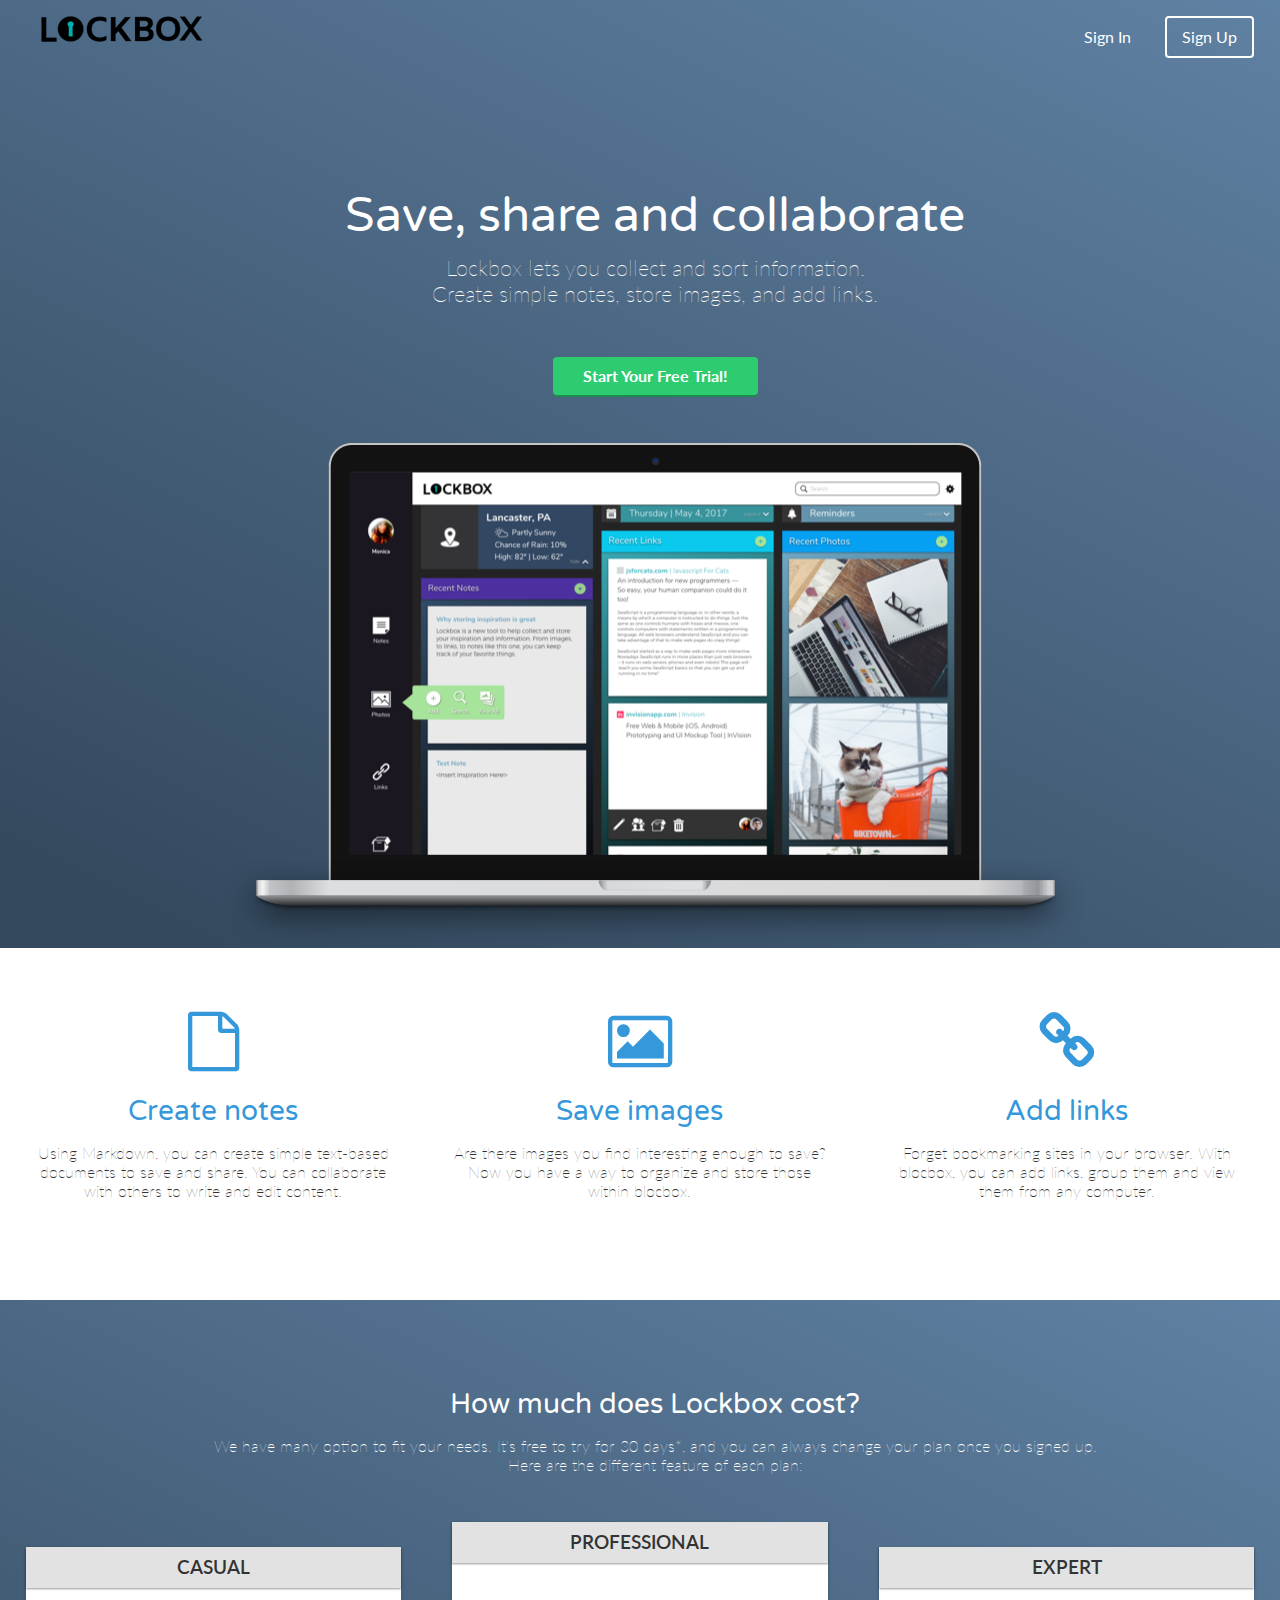
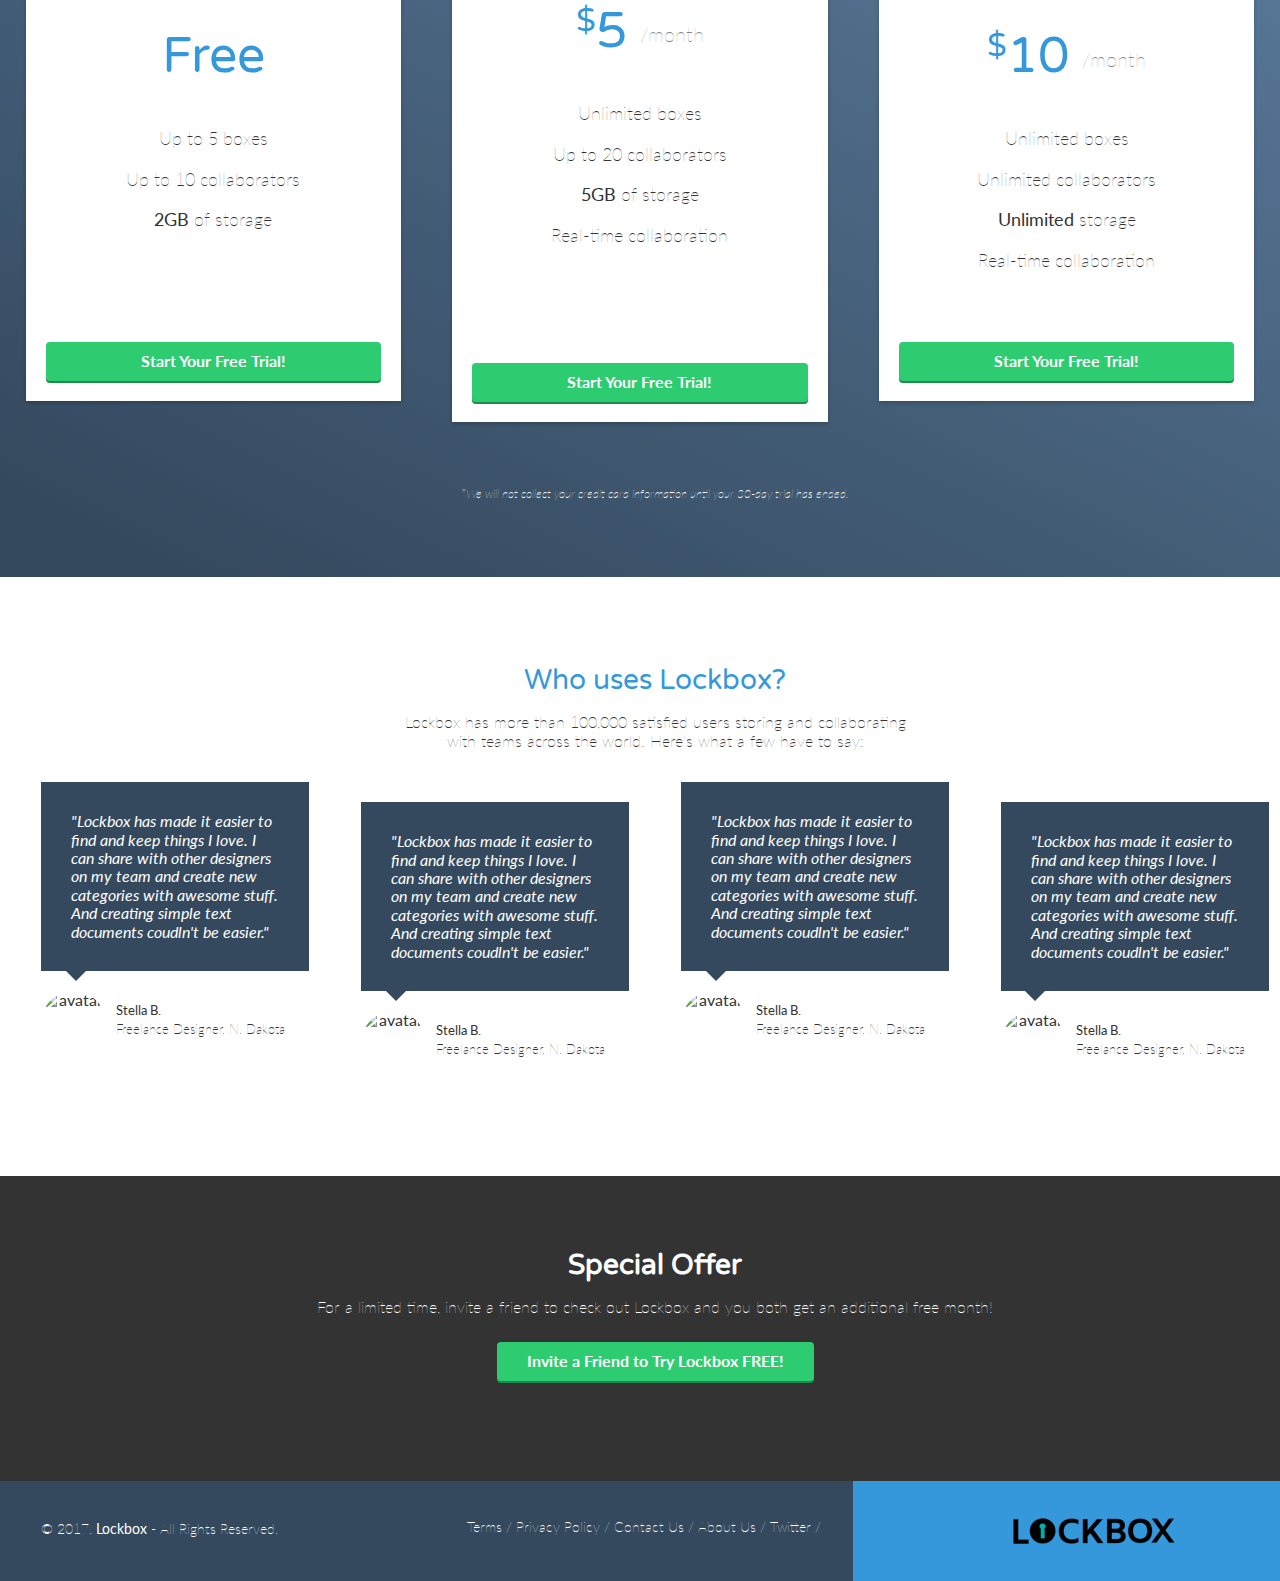
==== commit 73f1aa1c: "Homepage styling two completed" ====
--- a/index.html
+++ b/index.html
@@ -25,14 +25,16 @@
         <div class="one-half">
           <ul>
             <li><a href="signin.html">Sign In</a></li>
-            <li class="btn-outline"><a href="signup.html">Sign Up</a></li>
+            <li class="btn-outline">
+              <a href="signup.html">Sign Up</a></li>
           </ul>
         </div>
     </nav>
     <div class="container hero">
       <h1 class="animated fadeIn">Save, share and collaborate</h1>
       <p>Lockbox lets you collect and sort information.<br />Create simple notes, store images, and add links.</p>
-      <a href="signup.html" class="btn">Start Your Free Trial!<img src="images/mac-dashboard.png" alt="Lockbox"/></a>
+      <a href="signup.html" class="btn">Start Your Free Trial!</a>
+      <img src="images/mac-dashboard.png" alt="Lockbox"/>
     </div>
   </header>
   <main role="main">
@@ -80,7 +82,7 @@
        </div>
       </li>
       <li class="one-third">
-       <div class="box">
+       <div class="box middle">
         <h3>Professional</h3>
         <h4><span>$</span>5 <span class="month">/month</span></h4>
         <ul>
@@ -153,11 +155,11 @@
 </section>
 
   <!-- Special Offer -->
-  <section class="special offer">
+  <section class="special-offer">
     <div class="container">
-      <h2>Special Offer</h2>
+      <h2><strong>Special Offer</strong></h2>
       <p>For a limited time, invite a friend to check out Lockbox and you both get an additional free month!</p>
-      <a href="invitefriend.html" class=btn>Invite a Friend to Try Lockbox FREE!</a>
+      <a href="invitefriend.html" class="btn">Invite a Friend to Try Lockbox FREE!</a>
     </div>
   </section>
 </main>
@@ -178,7 +180,7 @@
       </ul>
     </nav>
     <div class="right-footer-block one-third">
-      <img class="logo" src="images/site-logo.png" alt="Lockbox" />
+      <img class="logo" src="images/site-logo.png" alt="Lockbox"/>
     </div>
   </div>
 </footer>
--- a/css/style.css
+++ b/css/style.css
@@ -39,7 +39,7 @@
   width: 96%;
   float: left;
   position: relative;
-  min-height: 1px;
+  min-height: 2px;
   margin:0 2% 20px;
 }
 
@@ -268,14 +268,78 @@
   margin-top: 20px;
 }
 
+/* SPECIAL OFFER */
+.special-offer div {
+  text-align: center;
+  color: white;
+  background-color: #333333;
+  padding-top: 50px;
+  padding-bottom: 100px;
+}
+a.btn {
+  display: inline-block;
+  margin-top: 10px;
+}
+
+
+/* FOOTER */
+footer {
+  background-color: #34495E;
+  background-image: linear-gradient(to top,
+     #3498DB 0%, #3498DB 50%, #34495E 50%, #34495E 100%);
+  color: #FFFFFF;
+  height: 150px;
+  position: relative;
+  overflow: hidden;
+  z-index: 0;
+}
+footer p, footer nav ul {
+  font-size:14px;
+  font-weight:100;
+  text-align: center;
+  margin: 10px auto 0;
+}
+footer nav ul li {
+  list-style-type: none;
+  display: inline;
+}
+footer nav ul li a {
+  color:#FFFFFF;
+  text-decoration: none;
+}
+footer .right-footer-block {
+  background-color: transparent;
+}
+footer .logo{
+  padding: 2.35em 0;
+  margin: 0 auto;
+  display: block;
+}
+
+@media(min-width: 991px) {
+   footer{
+     background-color: #3498DB;
+     background-image: linear-gradient(to left,
+        #3498DB 0%, #3498DB 33.33337%, #34495E 33.33337%, #34495E 100%);
+     height: 100px;
+   }
+   footer p, footer nav ul{
+     padding: 2em 0;
+     text-align: left;
+   }
+   footer .right-footer-block {
+     background-color: #3498DB;
+   }
+   footer .logo{
+     padding: 2.3em 0 2em 1.5em;
+   }
+ }
+
+
 
 /* MEDIA QUERIES */
 
-/* For mobile phones: */
-.container hero {
-    width: 100%;
-
-}
+
 
 @media (min-width: 768px) {
   .container {
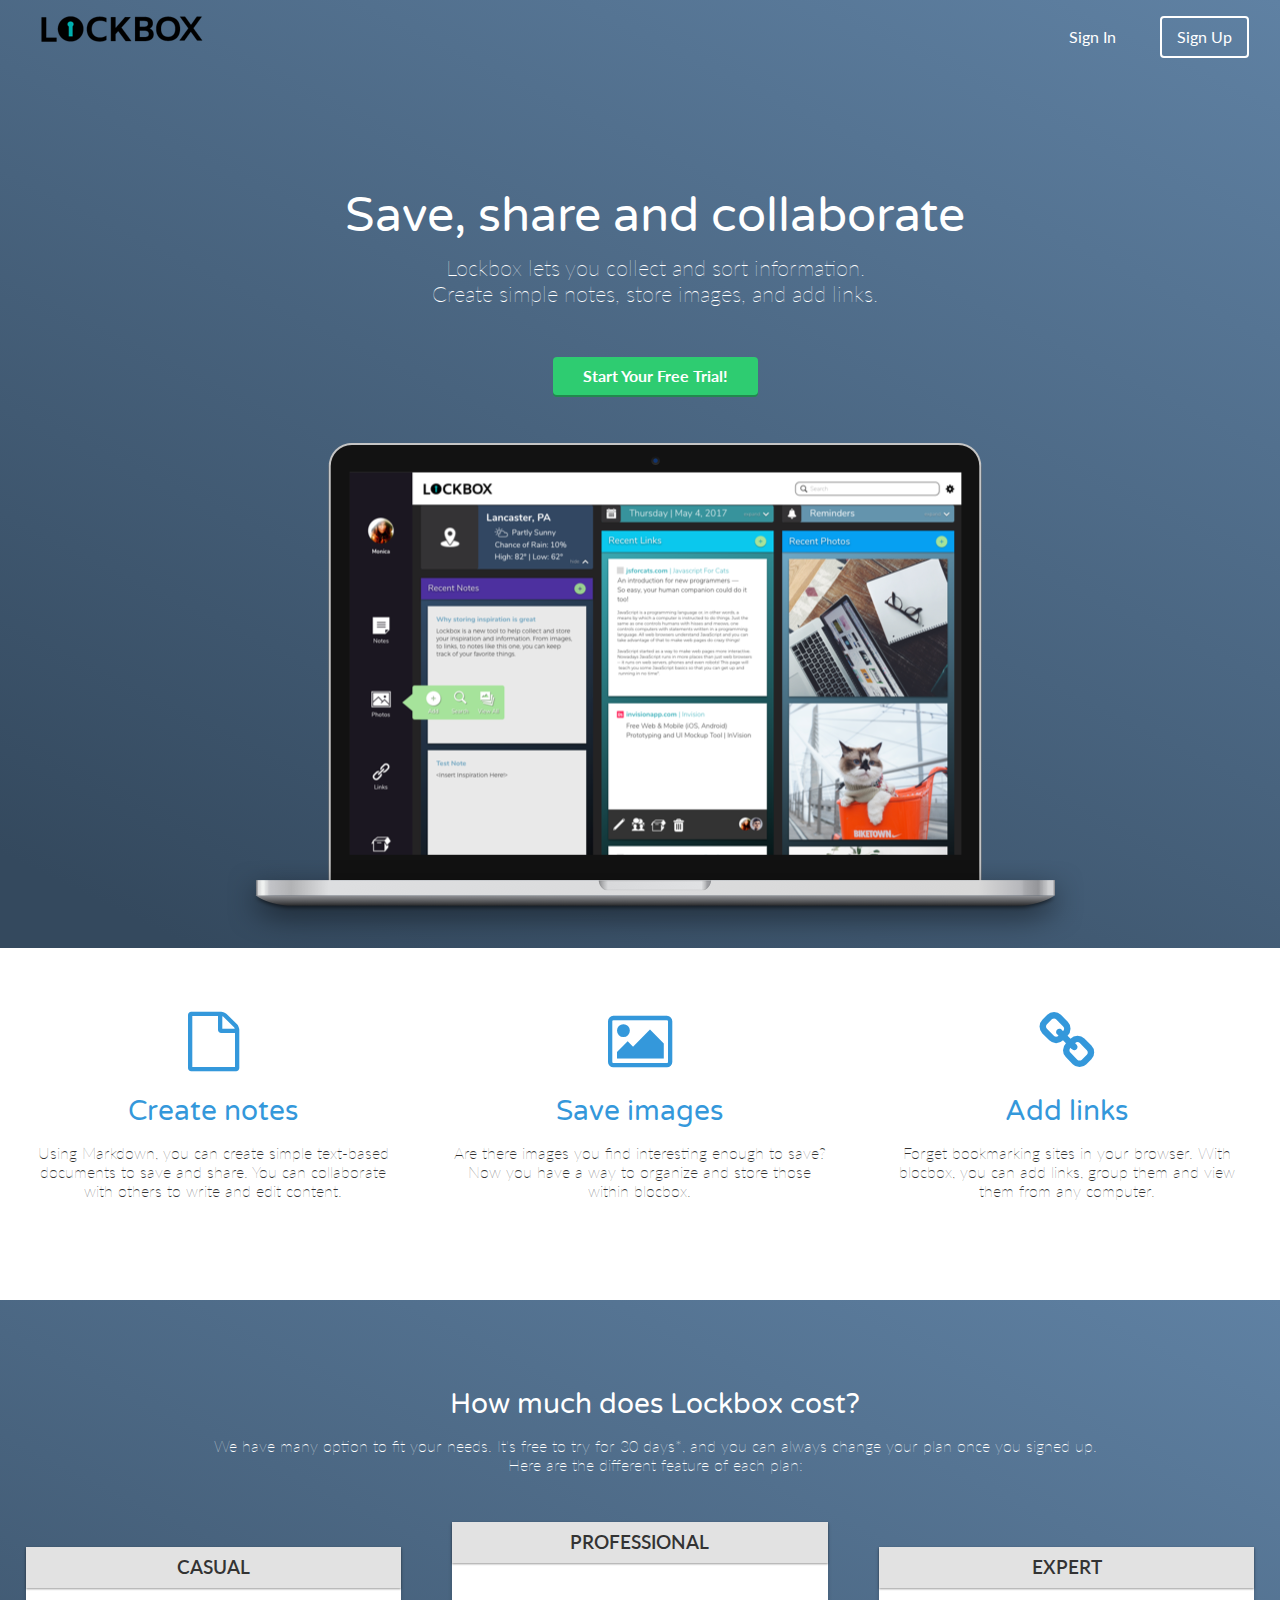
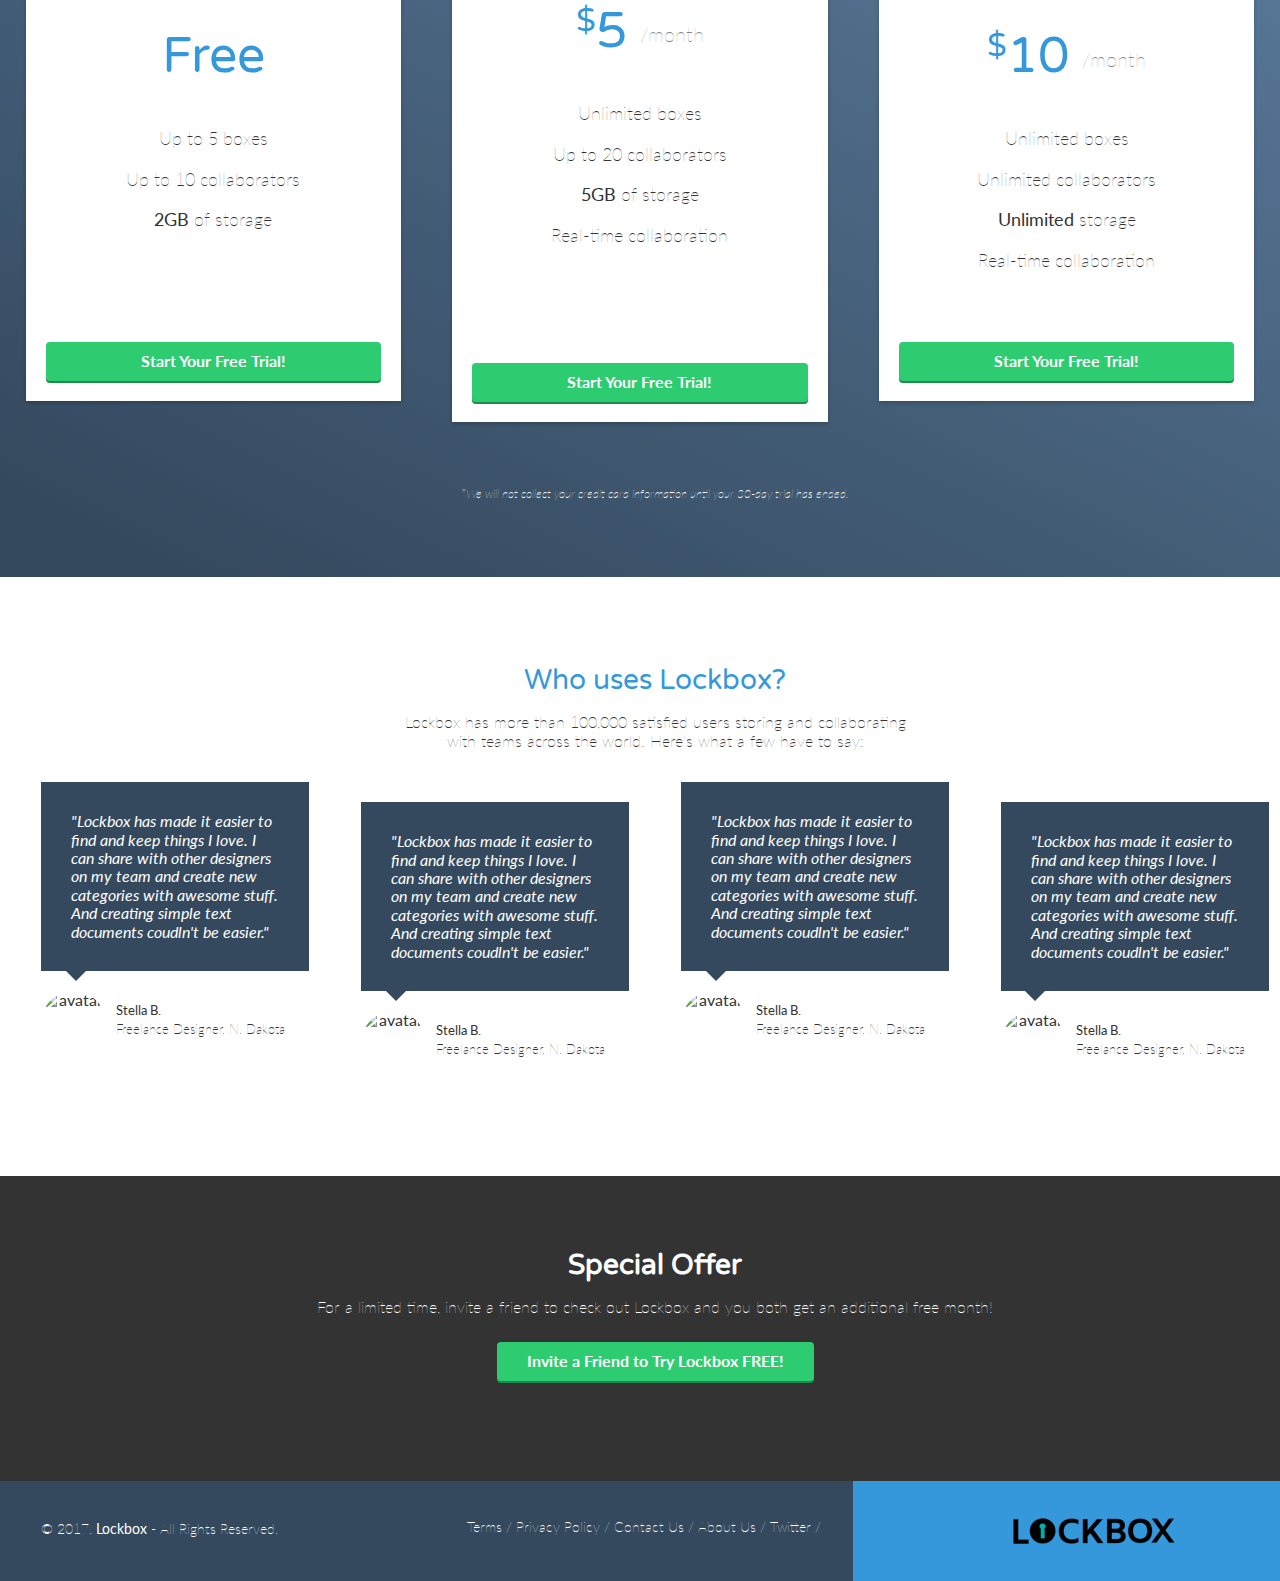
==== commit d4d45e60: "Responsive updates" ====
--- a/index.html
+++ b/index.html
@@ -34,7 +34,7 @@
       <h1 class="animated fadeIn">Save, share and collaborate</h1>
       <p>Lockbox lets you collect and sort information.<br />Create simple notes, store images, and add links.</p>
       <a href="signup.html" class="btn">Start Your Free Trial!</a>
-      <img src="images/mac-dashboard.png" alt="Lockbox"/>
+      <img class="macbook" src="images/mac-dashboard.png" alt="Lockbox"/>
     </div>
   </header>
   <main role="main">
@@ -166,6 +166,7 @@
 
 <!-- Footer -->
 <footer>
+  <id class="wrapper">
   <div class="container footer-nav-block">
     <div class="left-footer-block one-third">
       <p class="copyright-block">&copy; 2017. <strong>Lockbox</strong> - All Rights Reserved.</p>
@@ -183,6 +184,7 @@
       <img class="logo" src="images/site-logo.png" alt="Lockbox"/>
     </div>
   </div>
+</id>
 </footer>
 
 </body>
--- a/css/style.css
+++ b/css/style.css
@@ -42,6 +42,10 @@
   min-height: 2px;
   margin:0 2% 20px;
 }
+.macbook {
+  max-width: 857px;
+  width: 100%;
+}
 
 /* HEADER */
 header {
@@ -61,7 +65,7 @@
 header nav ul > li {
   list-style-type: none;
   display: inline-block;
-  margin: 0 15px;
+  margin: 0 20px 0 20px;
 }
 header nav ul > li.btn-outline {
   padding: 10px 15px;
@@ -289,7 +293,6 @@
      #3498DB 0%, #3498DB 50%, #34495E 50%, #34495E 100%);
   color: #FFFFFF;
   height: 150px;
-  position: relative;
   overflow: hidden;
   z-index: 0;
 }
@@ -301,7 +304,7 @@
 }
 footer nav ul li {
   list-style-type: none;
-  display: inline;
+  display: inline-block;
 }
 footer nav ul li a {
   color:#FFFFFF;
@@ -309,14 +312,17 @@
 }
 footer .right-footer-block {
   background-color: transparent;
-}
+  display: inline-block;
+}
+
+
 footer .logo{
   padding: 2.35em 0;
   margin: 0 auto;
   display: block;
 }
 
-@media(min-width: 991px) {
+@media(min-width: 460px) {
    footer{
      background-color: #3498DB;
      background-image: linear-gradient(to left,
@@ -334,10 +340,40 @@
      padding: 2.3em 0 2em 1.5em;
    }
  }
+ #wrapper {
+    margin-left:auto;
+    margin-right:auto;
+    width:960px;
+}
+@media (max-width: 460px) {
+  footer .logo{
+    padding: 10px 0 0 0;
+  }
+  footer .left-footer-block {
+    height: 5px;
+  }
+}
 
 
 
 /* MEDIA QUERIES */
+
+@media (min-width: 460px) {
+  .container {
+    width: auto;
+  }
+  .one-half {
+    width: 46%;
+  }
+  .one-third {
+    width: 29.33333%;
+  }
+  .one-fourth {
+    width: 21%;
+  }
+  .one-half ul {
+    display: inline;
+  }
 
 
 
@@ -359,12 +395,12 @@
   .one-fourth {
     width: 21%;
   }
-}
+
 @media (min-width: 1200px) {
   .container {
     width: 100%;
   }
-
+}
   /* ----------- iPad mini ----------- */
 
   /* Portrait and Landscape */
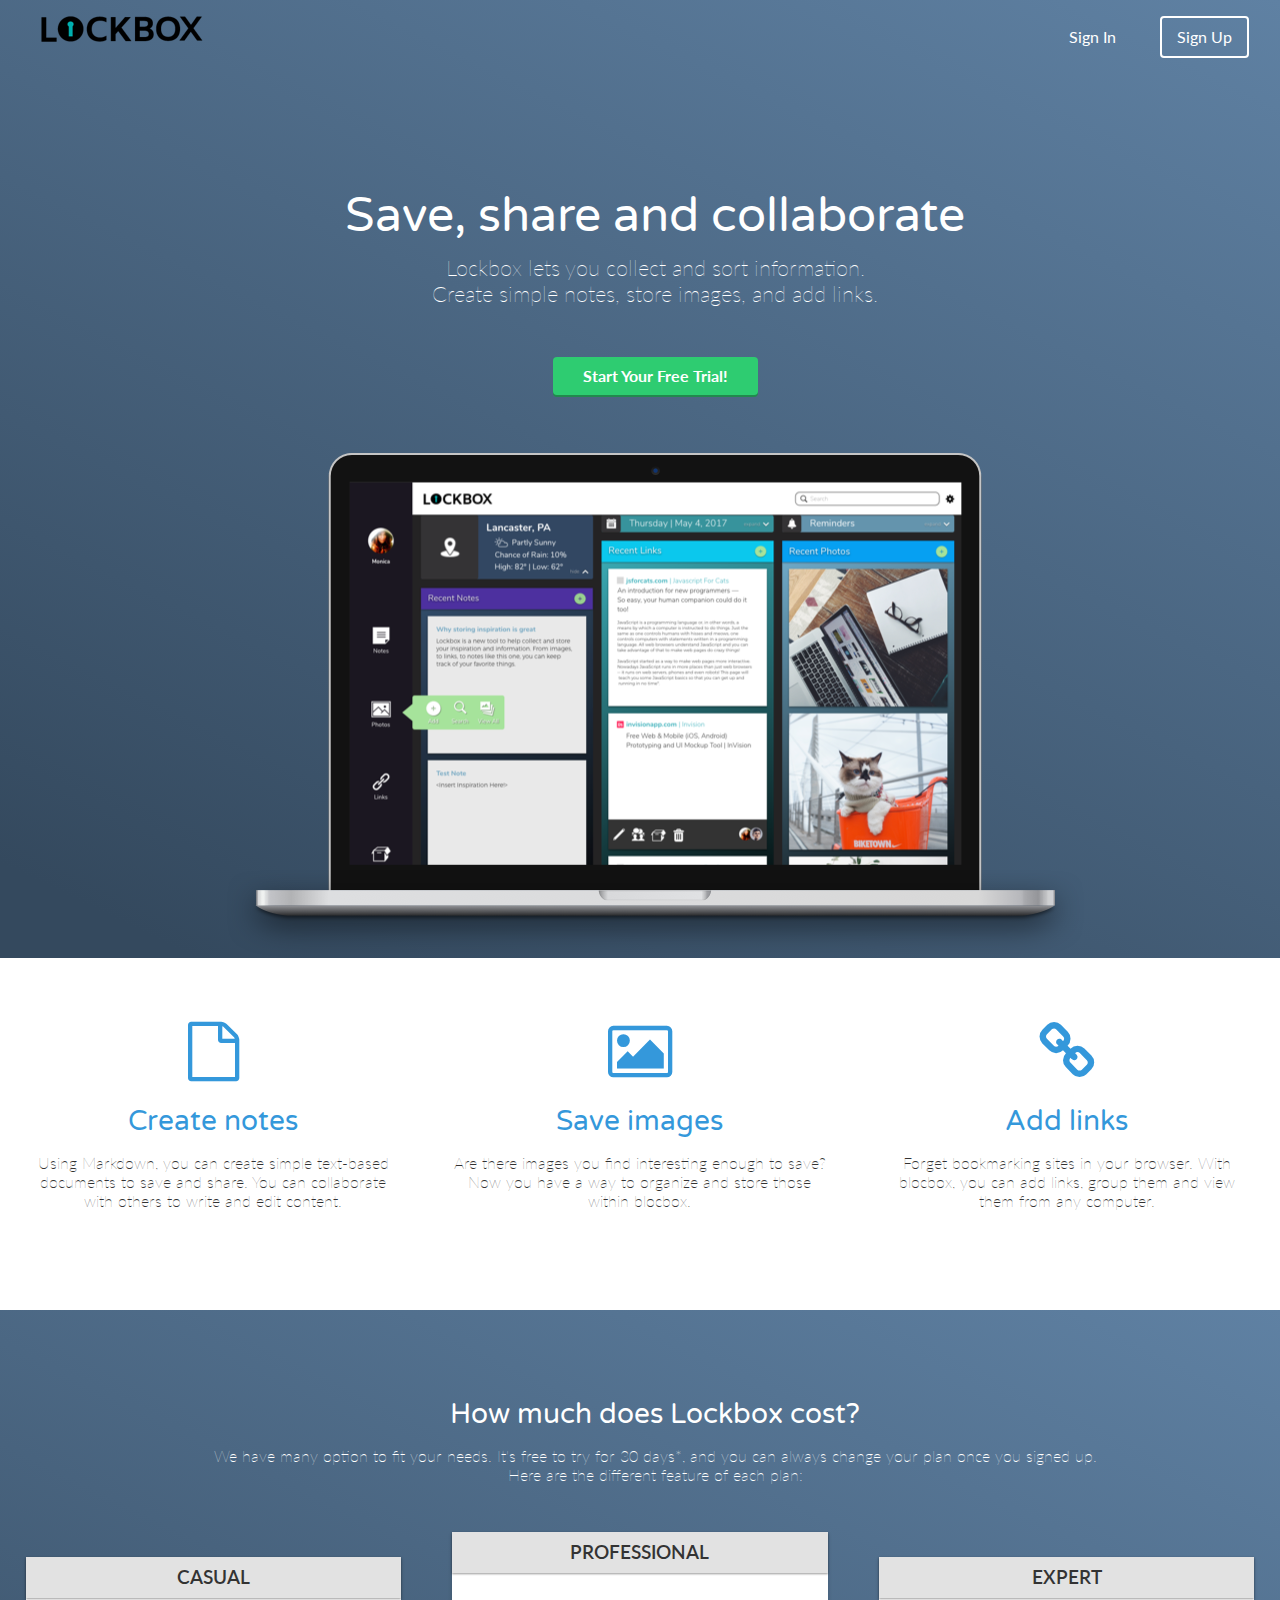
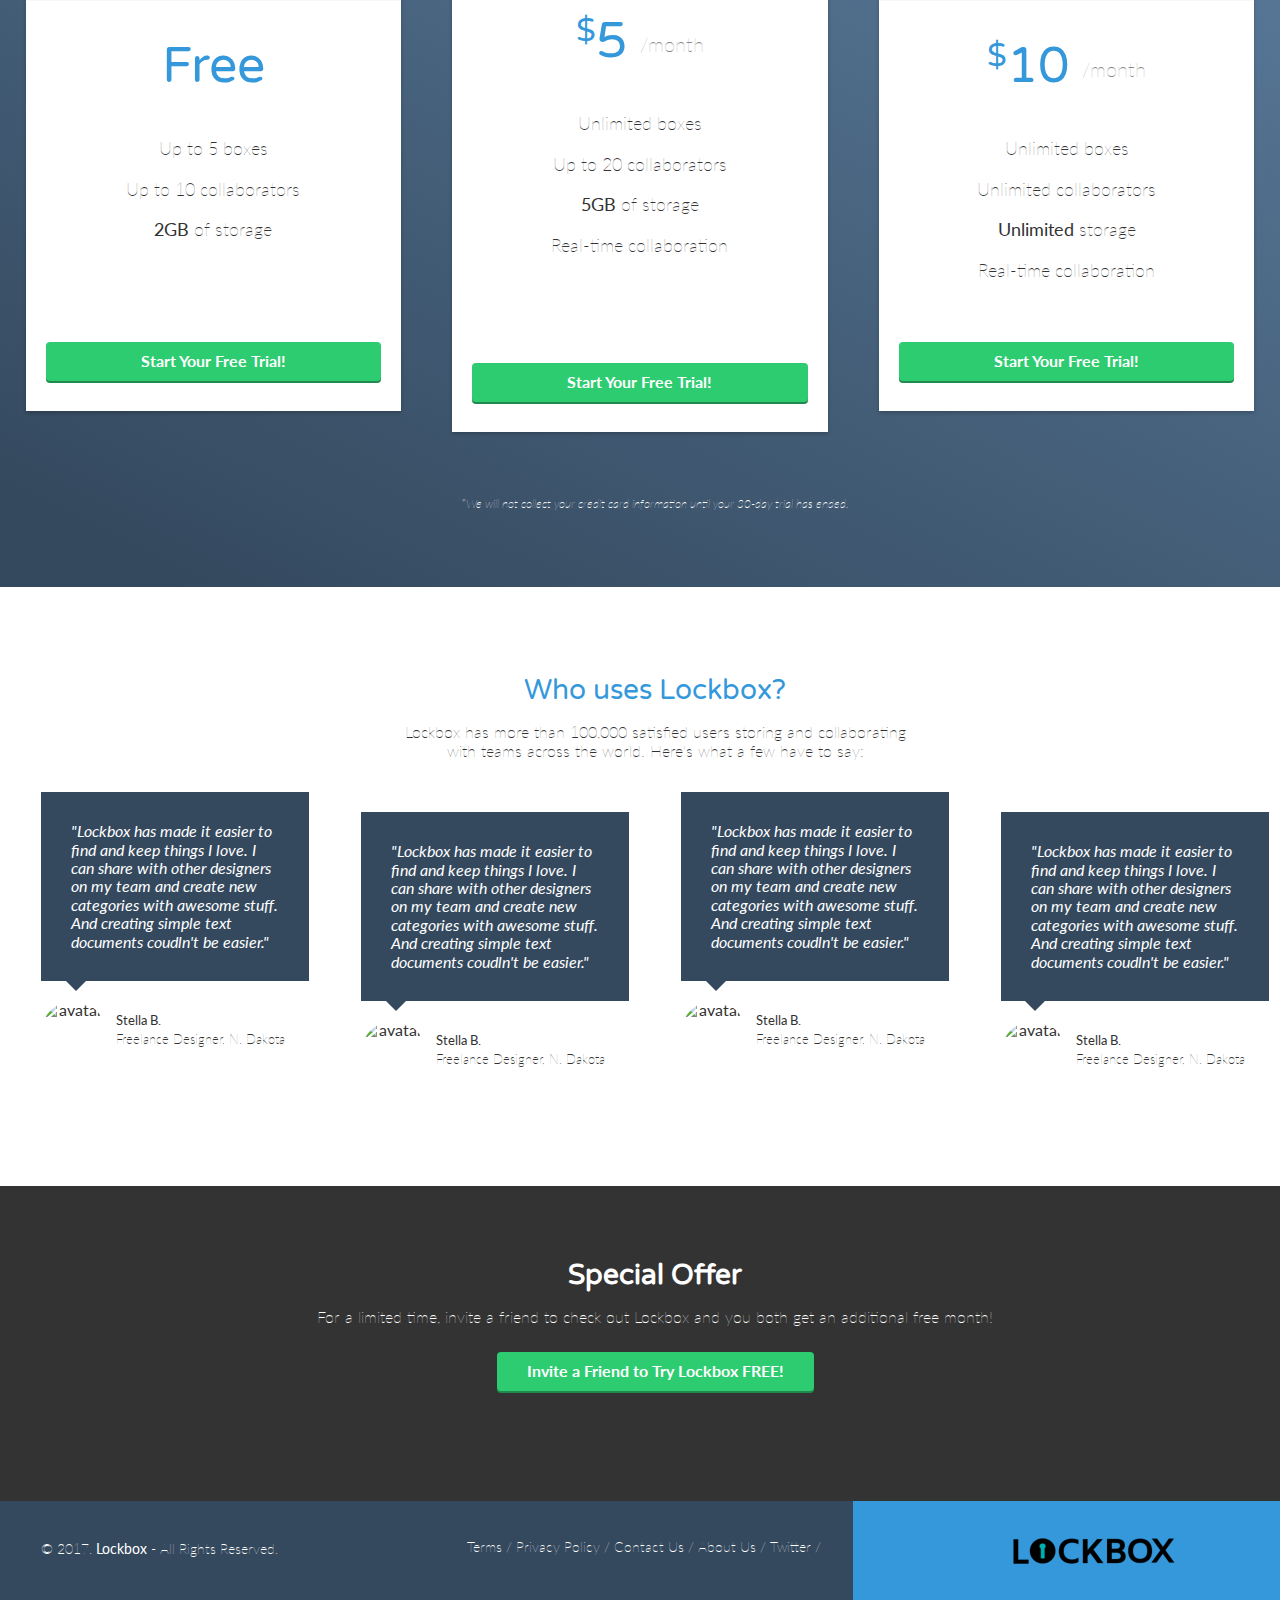
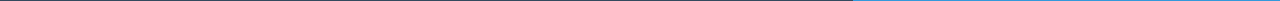
==== commit fdad8ac7: "Final Push, Deploying Lockbox" ====
--- a/index.html
+++ b/index.html
@@ -24,7 +24,7 @@
       </div>
         <div class="one-half">
           <ul>
-            <li><a href="signin.html">Sign In</a></li>
+            <li><a href="dashboard.html">Sign In</a></li>
             <li class="btn-outline">
               <a href="signup.html">Sign Up</a></li>
           </ul>
--- a/css/style.css
+++ b/css/style.css
@@ -112,6 +112,7 @@
   padding: 10px 30px;
   background: #2ECC71;
   box-shadow: 0px 2px 0px 0px #22894E;
+  margin-bottom: 10px;
 }
 
 /* BENEFITS */
@@ -340,11 +341,7 @@
      padding: 2.3em 0 2em 1.5em;
    }
  }
- #wrapper {
-    margin-left:auto;
-    margin-right:auto;
-    width:960px;
-}
+
 @media (max-width: 460px) {
   footer .logo{
     padding: 10px 0 0 0;
@@ -374,6 +371,7 @@
   .one-half ul {
     display: inline;
   }
+}
 
 
 
@@ -395,128 +393,275 @@
   .one-fourth {
     width: 21%;
   }
+}
 
 @media (min-width: 1200px) {
   .container {
     width: 100%;
   }
 }
-  /* ----------- iPad mini ----------- */
-
-  /* Portrait and Landscape */
-  @media only screen
-    and (min-device-width: 768px)
-    and (max-device-width: 1024px)
-    and (-webkit-min-device-pixel-ratio: 1) {
-
-  }
-
-  /* Portrait */
-  @media only screen
-    and (min-device-width: 768px)
-    and (max-device-width: 1024px)
-    and (orientation: portrait)
-    and (-webkit-min-device-pixel-ratio: 1) {
-
-  }
-
-  /* Landscape */
-  @media only screen
-    and (min-device-width: 768px)
-    and (max-device-width: 1024px)
-    and (orientation: landscape)
-    and (-webkit-min-device-pixel-ratio: 1) {
-
-  }
-
-  /* ----------- iPad 1 and 2 ----------- */
-  /* Portrait and Landscape */
-  @media only screen
-    and (min-device-width: 768px)
-    and (max-device-width: 1024px)
-    and (-webkit-min-device-pixel-ratio: 1) {
-
-  }
-
-  /* Portrait */
-  @media only screen
-    and (min-device-width: 768px)
-    and (max-device-width: 1024px)
-    and (orientation: portrait)
-    and (-webkit-min-device-pixel-ratio: 1) {
-
-  }
-
-  /* Landscape */
-  @media only screen
-    and (min-device-width: 768px)
-    and (max-device-width: 1024px)
-    and (orientation: landscape)
-    and (-webkit-min-device-pixel-ratio: 1) {
-
-  }
-
-  /* ----------- iPad 3 and 4 ----------- */
-  /* Portrait and Landscape */
-  @media only screen
-    and (min-device-width: 768px)
-    and (max-device-width: 1024px)
-    and (-webkit-min-device-pixel-ratio: 2) {
-
-  }
-
-  /* Portrait */
-  @media only screen
-    and (min-device-width: 768px)
-    and (max-device-width: 1024px)
-    and (orientation: portrait)
-    and (-webkit-min-device-pixel-ratio: 2) {
-
-  }
-
-  /* Landscape */
-  @media only screen
-    and (min-device-width: 768px)
-    and (max-device-width: 1024px)
-    and (orientation: landscape)
-    and (-webkit-min-device-pixel-ratio: 2) {
-
-  }
-
-  /* ----------- Galaxy Tab 10.1 ----------- */
-
-  /* Portrait and Landscape */
-  @media
-    (min-device-width: 800px)
-    and (max-device-width: 1280px) {
-
-  }
-
-  /* Portrait */
-  @media
-    (max-device-width: 800px)
-    and (orientation: portrait) {
-
-  }
-
-  /* Landscape */
-  @media
-    (max-device-width: 1280px)
-    and (orientation: landscape) {
-
-  }
-
-  /* ----------- Non-Retina Screens ----------- */
-@media screen
-  and (min-device-width: 1200px)
-  and (max-device-width: 1600px)
-  and (-webkit-min-device-pixel-ratio: 1) {
-}
-
-/* ----------- Retina Screens ----------- */
-@media screen
-  and (min-device-width: 1200px)
-  and (max-device-width: 1600px)
-  and (-webkit-min-device-pixel-ratio: 2)
-  and (min-resolution: 192dpi) {
-}
+
+
+/* DASHBOARD */
+.dashboard {
+  background: #f7f7f7;
+}
+.left-nav {
+  height: 100%;
+  width:280px;
+  color: #ffffff;
+  position: absolute;
+  background: #34495e;
+  background-image: linear-gradient(206deg, #5f81a3 0%, #34495e 94%);
+  float: left;
+  -webkit-transition: all 0.3s ease-in-out;
+  -moz-transition: all 0.3s ease-in-out;
+  -o-transition: all 0.3s ease-in-out;
+  transition: all 0.3s ease-in-out;
+  transform: translate(-280px,0);
+    -webkit-transform: translate(-280px,0); /** Chrome & Safari **/
+    -o-transform: translate(-280px,0); /** Opera **/
+    -moz-transform: translate(-280px,0); /** Firefox **/
+}
+.left-nav.open {
+  display: block;
+  width: 280px;
+  -webkit-transition: all 0.3s ease-in-out;
+  -moz-transition: all 0.3s ease-in-out;
+  -o-transition: all 0.3s ease-in-out;
+  transition: all 0.3s ease-in-out;
+  transform: translate(0,0);
+    -webkit-transform: translate(0,0); /** Chrome & Safari **/
+    -o-transform: translate(0,0); /** Opera **/
+    -moz-transform: translate(0,0); /** Firefox **/
+    z-index: 100;
+}
+.hamburger {
+  position:absolute;
+  z-index: 1000;
+  background: #34495e;
+  color: #ffffff;
+  text-decoration: none;
+  font-size: 22px;
+  padding: 10px 15px;
+  border-radius: 4px;
+  left: 5px;
+  top:15px;
+}
+@media (min-width:992px) {
+  .left-nav {
+    height: 100vh;
+    width: 14.66666667%;
+    color: #ffffff;
+    background: #34495e;
+    background-image: linear-gradient(206deg, #5f81a3 0%, #34495e 94%);
+    float: left;
+    position: fixed;
+    display: block;
+    transform: translate(0,0);
+    -webkit-transform: translate(0,0); /** Chrome & Safari **/
+    -o-transform: translate(0,0); /** Opera **/
+    -moz-transform: translate(0,0); /** Firefox **/
+  }
+  .left-nav.open {
+    width: 14.66666667%;
+    transform: translate(0,0);
+    -webkit-transform: translate(0,0); /** Chrome & Safari **/
+    -o-transform: translate(0,0); /** Opera **/
+    -moz-transform: translate(0,0); /** Firefox **/
+  }
+  .hamburger {
+    display:none;
+  }
+}
+.left-nav .site-logo {
+  padding: 20px 0;
+  background: #34495E;
+  display: block;
+  text-align: center;
+}
+.left-nav .items {
+  padding: 0 6%;
+}
+.left-nav .items p {
+  font-weight: 600;
+  text-transform: uppercase;
+  font-size: 12px;
+  color: #e2e2e2;
+  line-height: 15px;
+}
+.left-nav .items ul {
+  margin: 0 0 40px;
+  padding: 0;
+}
+.left-nav .items ul li {
+  list-style-type: none;
+  margin-bottom: 15px;
+}
+.left-nav .items ul li a {
+  color: #ffffff;
+  text-decoration: none;
+  font-weight: 100;
+}
+.left-nav .items ul li a i {
+  width: 16px;
+  text-align: center;
+  margin-right: 8px;
+}
+
+/* LEFT NAVBAR SETTINGS*/
+.left-nav .settings {
+  position: absolute;
+  background: #22303e;
+  width: 100%;
+  bottom: 0;
+  left: 0;
+  right: 0;
+  padding: 10px 0;
+}
+.left-nav .settings img {
+  height: 35px;
+  width: 35px;
+  border-radius: 50%;
+  margin-left: 10px;
+  display: inline-block;
+}
+.left-nav .settings p {
+  display: inline-block;
+  vertical-align: top;
+  padding-top: 8px;
+  font-weight: 400;
+  margin: 0 0 0 10px;
+}
+.left-nav .settings a {
+  color: #ffffff;
+  text-decoration: none;
+  text-align: right;
+  margin-right: 10px;
+  margin-top: 5px;
+}
+
+
+/* CONTENT */
+.content {
+  padding: 6em 1% 1.5em;
+  float: right;
+  width: 98%;
+  position: relative;
+}
+.content .header {
+  margin: 0 1% 20px;
+}
+.content .header h1 {
+  font-family: "Lato", Helvetica, Arial, sans-serif;
+  font-weight: 100;
+  margin: 0 0 30px;
+  font-size: 36px;
+  color: #3498db;
+  line-height: 44px;
+  float: left;
+  display: inline-block;
+}
+.content .header > a {
+   float:right;
+ }
+ .content-item {
+   width:96%;
+   margin:0 2% 25px;
+   float:left;
+   display:block;
+ }
+ .item-box {
+   display:block;
+   height:230px;
+   background: #FFFFFF;
+   box-shadow: 0px 1px 3px 0px rgba(0,0,0,0.40);
+   position: relative;
+   overflow: hidden;
+   padding:20px;
+ }
+.items .active {
+  background-color: #3498DB;
+  display: inline-block;
+}
+
+ /* Larger Mobile Devices */
+ @media (min-width:460px) {
+   .content {
+     padding:1.5em 1%;
+     float:right;
+     width:90%;
+     position: relative;
+   }
+   .content-item {
+     width:46%;
+     margin:0 2% 25px;
+     float:left;
+     display:block;
+   }
+ }
+/* Tablets */
+ @media (min-width:768px) {
+   .content {
+     padding:1.5em 5%;
+     float:right;
+     width:90%;
+     position: relative;
+   }
+   .content > .container {
+     width:700px;
+   }
+   .content-item {
+     width:31.33333%;
+     margin:0 1% 25px;
+   }
+ }
+/* Laptops and Desktops */
+ @media (min-width:992px) {
+   .content {
+     padding:1.5em 1%;
+     float:right;
+     width:83.33333333%;
+     position: relative;
+   }
+   .content > .container {
+     width:auto;
+   }
+   .content-item {
+     width:23%;
+     margin:0 1% 25px;
+   }
+ }
+
+ .item-box > img {
+   position:absolute;
+   height:100%;
+   width:auto;
+   top:0;
+   left:0;
+   right:0;
+ }
+ .item-box h2 {
+   font-family: 'Lato', Helvetica, Arial, sans-serif;
+   font-weight: 700;
+   font-size: 15px;
+   line-height: 17px;
+   margin:0;
+ }
+ .item-box h2 a {
+   color: #3498DB;
+   text-decoration: none;
+ }
+ .item-box h2 img {
+   width:16px;
+   height:16px;
+   position:relative;
+   top:2px;
+   margin-right:5px;
+ }
+ .item-box p {
+   font-size: 14px;
+   color: #333333;
+   line-height: 18px;
+   margin:5px 0 0;
+ }
